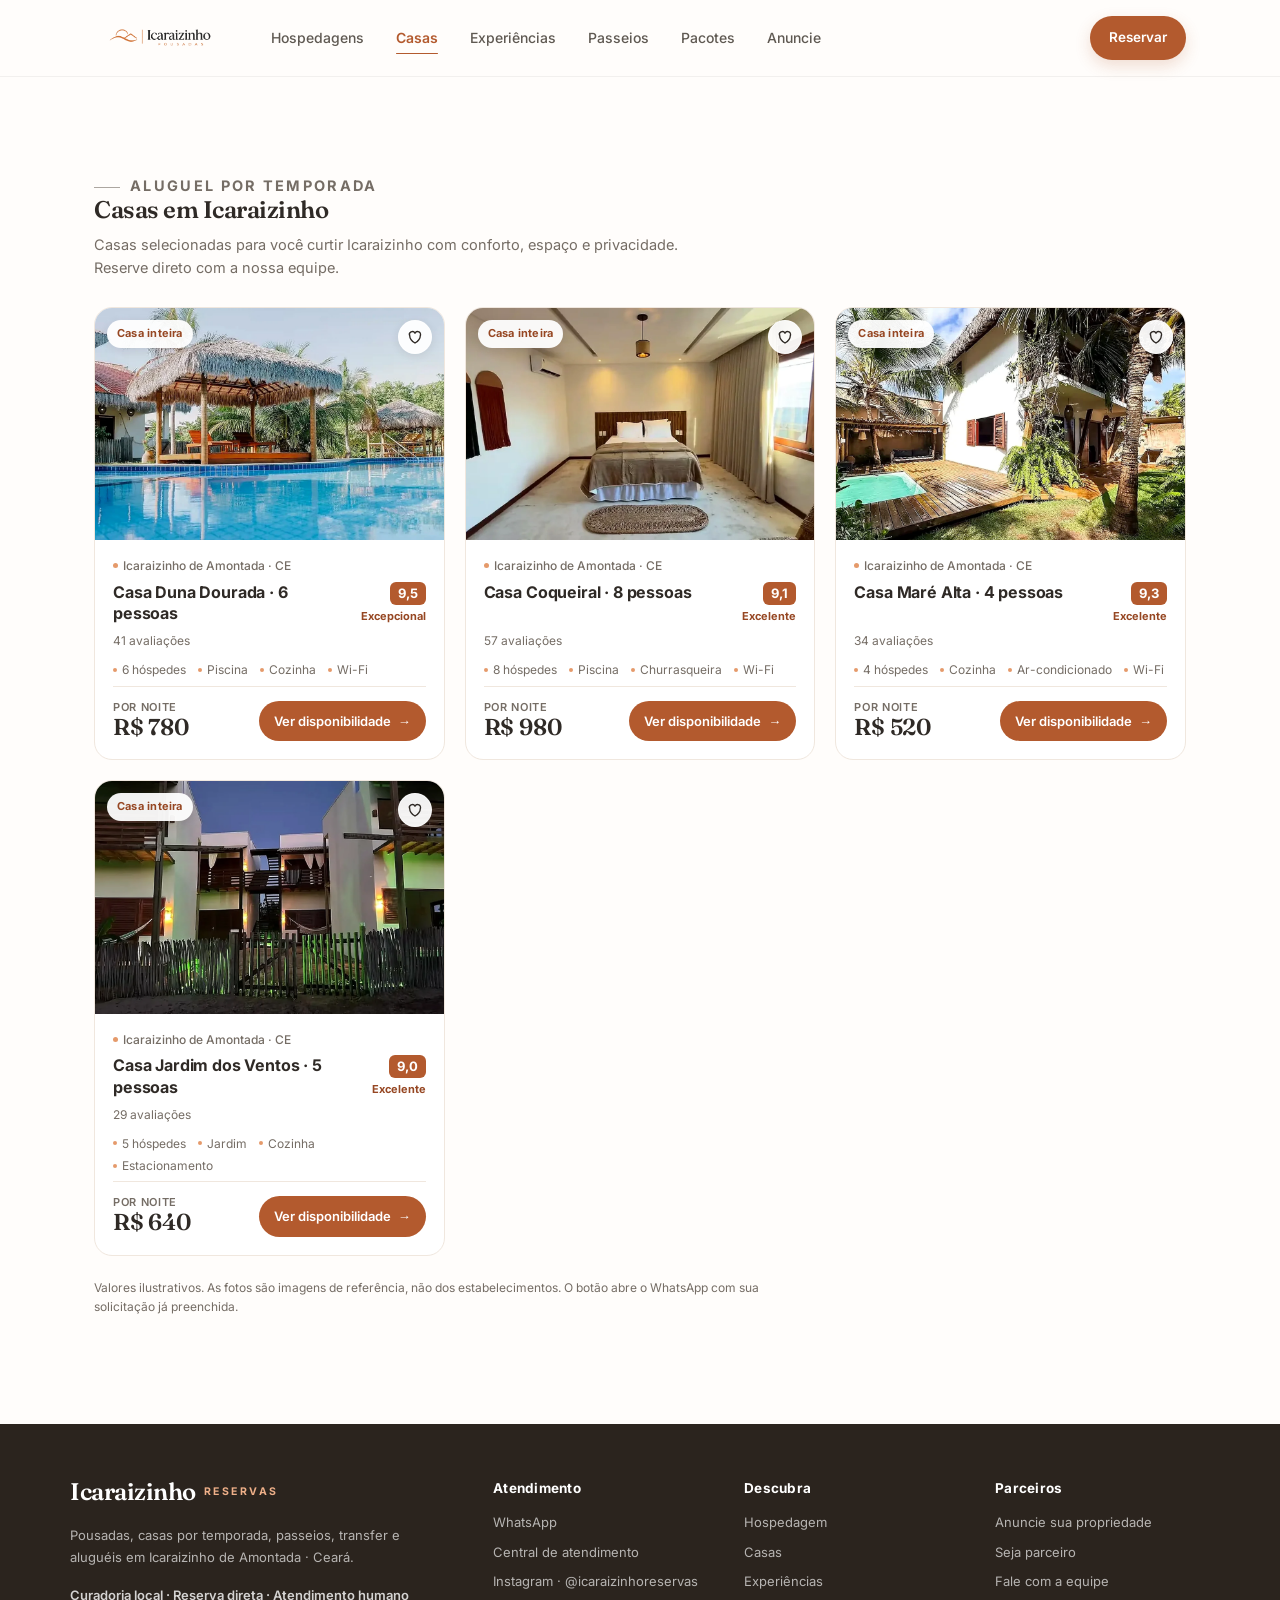
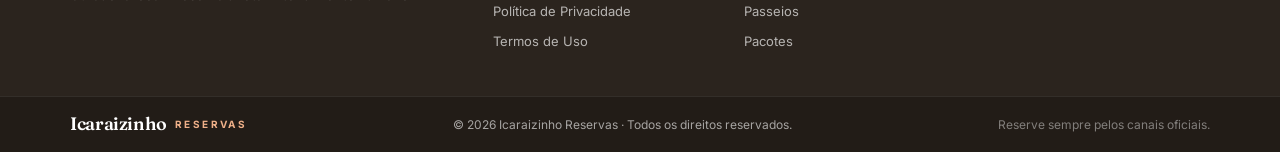
==== icaraizinho-reservas/casas.html @ 8aa9aef0 "feat: adiciona páginas e menu de Casas e Passeios" ====
<!DOCTYPE html>
<html lang="pt-BR">
<head>
  <meta charset="utf-8">
  <meta name="viewport" content="width=device-width, initial-scale=1, viewport-fit=cover">
  <meta name="description" content="Casas para aluguel por temporada em Icaraizinho de Amontada, Ceará. Encontre a casa ideal para sua viagem e reserve direto pelo WhatsApp.">
  <meta name="theme-color" content="#fffdfb">
  <title>Casas para temporada em Icaraizinho — Icaraizinho Reservas</title>
  <link rel="icon" type="image/png" href="favicon.png">
  <link rel="preload" as="font" type="font/woff2" crossorigin href="fonts/inter-latin.woff2">
  <link rel="preload" as="font" type="font/woff2" crossorigin href="fonts/fraunces-latin.woff2">

  <!-- TODO: substituir https://SEU-DOMINIO.vercel.app pelo domínio real de produção -->
  <link rel="canonical" href="https://SEU-DOMINIO.vercel.app/casas.html">
  <meta property="og:type" content="website">
  <meta property="og:title" content="Casas para temporada em Icaraizinho — Icaraizinho Reservas">
  <meta property="og:description" content="Casas para aluguel por temporada em Icaraizinho de Amontada, Ceará. Reserve direto, sem catálogo infinito.">
  <meta property="og:url" content="https://SEU-DOMINIO.vercel.app/casas.html">
  <meta property="og:image" content="https://SEU-DOMINIO.vercel.app/img/og-image.jpg">
  <meta property="og:locale" content="pt_BR">
  <meta property="og:site_name" content="Icaraizinho Reservas">
  <meta name="twitter:card" content="summary_large_image">
  <meta name="twitter:title" content="Casas para temporada em Icaraizinho — Icaraizinho Reservas">
  <meta name="twitter:description" content="Casas para aluguel por temporada em Icaraizinho de Amontada, Ceará. Reserve direto, sem catálogo infinito.">
  <meta name="twitter:image" content="https://SEU-DOMINIO.vercel.app/img/og-image.jpg">

  <link rel="stylesheet" href="css/style.css">
</head>
<body>

<a class="skip-link" href="#conteudo">Pular para o conteúdo</a>

<header class="site-header" id="site-header">
  <div class="wrap header-top">
    <a class="brand" href="index.html" aria-label="Icaraizinho Reservas — início">
      <img class="brand-logo" src="img/image-removebg-preview.png" alt="Icaraizinho Reservas" width="866" height="288">
    </a>

    <nav class="main-nav" id="main-nav" aria-label="Navegação principal">
      <a href="index.html#hospedagens">Hospedagens</a>
      <a href="casas.html" class="is-active">Casas</a>
      <a href="index.html#experiencias">Experiências</a>
      <a href="passeios.html">Passeios</a>
      <a href="index.html#pacotes">Pacotes</a>
      <a href="index.html#anuncie">Anuncie</a>
    </nav>

    <div class="header-top-actions">
      <a class="btn btn-light" href="index.html#reservar">Reservar</a>
      <button class="nav-toggle" id="nav-toggle" type="button" aria-label="Abrir menu" aria-expanded="false" aria-controls="main-nav">
        <span></span><span></span><span></span>
      </button>
    </div>
  </div>
</header>

<main id="conteudo">
  <section class="section">
    <div class="wrap">
      <div class="section-head">
        <div>
          <p class="eyebrow">Aluguel por temporada</p>
          <h1>Casas em Icaraizinho</h1>
          <p>Casas selecionadas para você curtir Icaraizinho com conforto, espaço e privacidade. Reserve direto com a nossa equipe.</p>
        </div>
      </div>
      <div class="cards" id="casas-grid"></div>
      <noscript><p class="note">Ative o JavaScript para ver as casas disponíveis.</p></noscript>
      <p class="note">Valores ilustrativos. As fotos são imagens de referência, não dos estabelecimentos. O botão abre o WhatsApp com sua solicitação já preenchida.</p>
    </div>
  </section>
</main>

<footer class="site-footer">
  <div class="wrap footer-inner">
    <div class="footer-brand">
      <a class="brand brand-light" href="index.html">
        <span class="brand-mark">Icaraizinho</span>
        <span class="brand-sub">Reservas</span>
      </a>
      <p>Pousadas, casas por temporada, passeios, transfer e aluguéis em Icaraizinho de Amontada · Ceará.</p>
      <p class="footer-trust">Curadoria local · Reserva direta · Atendimento humano</p>
    </div>
    <div class="footer-col">
      <h4>Atendimento</h4>
      <a href="#" id="footer-wa" target="_blank" rel="noopener">WhatsApp</a>
      <a href="index.html#faq">Central de atendimento</a>
      <a href="https://instagram.com/icaraizinhoreservas" target="_blank" rel="noopener">Instagram · @icaraizinhoreservas</a>
      <a href="privacidade.html">Política de Privacidade</a>
      <a href="termos.html">Termos de Uso</a>
    </div>
    <div class="footer-col">
      <h4>Descubra</h4>
      <a href="index.html#hospedagens">Hospedagem</a>
      <a href="casas.html">Casas</a>
      <a href="index.html#experiencias">Experiências</a>
      <a href="passeios.html">Passeios</a>
      <a href="index.html#pacotes">Pacotes</a>
    </div>
    <div class="footer-col">
      <h4>Parceiros</h4>
      <a href="index.html#anuncie">Anuncie sua propriedade</a>
      <a href="index.html#anuncie">Seja parceiro</a>
      <a href="index.html#faq">Fale com a equipe</a>
    </div>
  </div>
  <div class="footer-bottom">
    <div class="wrap footer-bottom-inner">
      <a class="brand brand-light" href="index.html">
        <span class="brand-mark">Icaraizinho</span>
        <span class="brand-sub">Reservas</span>
      </a>
      <p>© 2026 Icaraizinho Reservas · Todos os direitos reservados.</p>
      <p>Reserve sempre pelos canais oficiais.</p>
    </div>
  </div>
</footer>

<script src="js/main.js"></script>
</body>
</html>
---- icaraizinho-reservas/css/style.css ----
@font-face{
  font-family:"Fraunces";font-style:normal;font-weight:400 700;font-display:swap;
  src:url("../fonts/fraunces-latin.woff2") format("woff2");
  unicode-range:U+0000-00FF,U+0131,U+0152-0153,U+02BB-02BC,U+02C6,U+02DA,U+02DC,U+0304,U+0308,U+0329,U+2000-206F,U+20AC,U+2122,U+2191,U+2193,U+2212,U+2215,U+FEFF,U+FFFD;
}
@font-face{
  font-family:"Fraunces";font-style:normal;font-weight:400 700;font-display:swap;
  src:url("../fonts/fraunces-latin-ext.woff2") format("woff2");
  unicode-range:U+0100-02BA,U+02BD-02C5,U+02C7-02CC,U+02CE-02D7,U+02DD-02FF,U+0304,U+0308,U+0329,U+1D00-1DBF,U+1E00-1E9F,U+1EF2-1EFF,U+2020,U+20A0-20AB,U+20AD-20C4,U+2113,U+2C60-2C7F,U+A720-A7FF;
}
@font-face{
  font-family:"Inter";font-style:normal;font-weight:400 700;font-display:swap;
  src:url("../fonts/inter-latin.woff2") format("woff2");
  unicode-range:U+0000-00FF,U+0131,U+0152-0153,U+02BB-02BC,U+02C6,U+02DA,U+02DC,U+0304,U+0308,U+0329,U+2000-206F,U+20AC,U+2122,U+2191,U+2193,U+2212,U+2215,U+FEFF,U+FFFD;
}
@font-face{
  font-family:"Inter";font-style:normal;font-weight:400 700;font-display:swap;
  src:url("../fonts/inter-latin-ext.woff2") format("woff2");
  unicode-range:U+0100-02BA,U+02BD-02C5,U+02C7-02CC,U+02CE-02D7,U+02DD-02FF,U+0304,U+0308,U+0329,U+1D00-1DBF,U+1E00-1E9F,U+1EF2-1EFF,U+2020,U+20A0-20AB,U+20AD-20C4,U+2113,U+2C60-2C7F,U+A720-A7FF;
}

:root{
  --peach:#efb089;
  --peach-soft:#fdeee4;
  --peach-deep:#e59a6b;
  --cream:#fff8f3;
  --sand:#f7f1ea;
  --bg:#fffdfb;
  --brand:#2f2a26;
  --brand-2:#5f5952;
  --terracotta:#b35a2e;
  --terracotta-deep:#964723;
  --ocean:#2f6f6a;
  --ink:#3a3530;
  --muted:#756d65;
  --hairline:#f0e7de;
  --line:#e8e0d8;
  --white:#ffffff;
  --orange:#b35a2e;
  --orange-deep:#964723;
  --link:#b35a2e;
  --font-display:"Fraunces",Georgia,"Times New Roman",serif;
  --font-body:"Inter",-apple-system,BlinkMacSystemFont,"Segoe UI",Roboto,"Helvetica Neue",Arial,sans-serif;
  --radius:12px;
  --radius-lg:18px;
  --radius-xl:26px;
  --shadow:0 2px 10px rgba(47,42,38,.05);
  --shadow-hover:0 18px 40px rgba(47,42,38,.12);
  --maxw:1140px;
  --space-1:6px;
  --space-2:12px;
  --space-3:18px;
  --space-4:28px;
  --space-5:40px;
  color-scheme:light;
}

*,*::before,*::after{box-sizing:border-box}
html{scroll-behavior:smooth;scroll-padding-top:92px;-webkit-text-size-adjust:100%;text-size-adjust:100%}
body{
  margin:0;
  background:var(--bg);
  color:var(--ink);
  font-family:var(--font-body);
  font-size:16px;
  line-height:1.6;
  -webkit-font-smoothing:antialiased;
  text-rendering:optimizeLegibility;
}
h1,h2,h3{
  margin:0;line-height:1.1;color:var(--brand);
  font-family:var(--font-display);font-weight:600;letter-spacing:-.02em;
}
h4{margin:0;line-height:1.3;color:var(--brand);font-family:var(--font-body);font-weight:700;letter-spacing:-.01em}
p{margin:0}
a{color:inherit;text-decoration:none}
a,button,input,select,summary{touch-action:manipulation}
img{display:block;max-width:100%;height:auto}
.wrap{width:100%;max-width:var(--maxw);margin:0 auto;padding-left:max(24px,env(safe-area-inset-left));padding-right:max(24px,env(safe-area-inset-right))}
.wrap.narrow{max-width:820px}
.eyebrow{font-family:var(--font-body);font-size:12px;font-weight:700;letter-spacing:.16em;text-transform:uppercase;color:var(--terracotta)}
.eyebrow::before{content:"";display:inline-block;width:26px;height:1px;margin-right:10px;vertical-align:middle;background:currentColor;opacity:.6}

:where(a,button,input,select,summary):focus-visible{
  outline:2px solid var(--terracotta);outline-offset:3px;border-radius:6px;
}

.skip-link{
  position:absolute;left:12px;top:-64px;z-index:200;
  background:var(--brand);color:#fff;padding:10px 16px;border-radius:0 0 10px 10px;
  font-family:var(--font-body);font-weight:600;font-size:14px;transition:top .2s;
}
.skip-link:focus{top:0;outline:2px solid var(--peach);outline-offset:2px}

/* Buttons */
.btn{
  display:inline-flex;align-items:center;justify-content:center;gap:8px;
  border:1px solid transparent;border-radius:999px;cursor:pointer;
  font-family:var(--font-body);font-weight:600;font-size:14px;padding:12px 22px;
  transition:background .2s,color .2s,border-color .2s,box-shadow .2s,transform .2s;
  white-space:nowrap;
}
.btn-primary{background:var(--terracotta);color:#fff;box-shadow:0 6px 16px rgba(179,90,46,.22)}
.btn-primary:hover{background:var(--terracotta-deep);transform:translateY(-1px)}
.btn-accent{background:var(--peach);color:#3a2418;font-weight:700}
.btn-accent:hover{background:#f6c3a2;transform:translateY(-1px)}

/* Header */
.site-header{
  position:sticky;top:0;z-index:100;color:var(--ink);
  background:rgba(255,253,251,.92);
  -webkit-backdrop-filter:blur(16px) saturate(160%);
  backdrop-filter:blur(16px) saturate(160%);
  border-bottom:1px solid rgba(47,42,38,.06);
  transition:box-shadow .25s,background .25s;
}
.site-header.is-scrolled{box-shadow:0 10px 30px rgba(47,42,38,.08);background:rgba(255,253,251,.97)}
.header-top{display:flex;align-items:center;gap:32px;height:76px}
.brand{display:inline-flex;align-items:center;gap:8px;line-height:1}
.brand-logo{height:44px;width:auto}
.brand-mark{font-family:var(--font-display);font-size:24px;font-weight:600;letter-spacing:-.02em;color:var(--brand)}
.brand-sub{font-size:10.5px;font-weight:700;letter-spacing:.24em;text-transform:uppercase;color:var(--terracotta)}
.header-top-actions{display:flex;align-items:center;gap:8px;margin-left:auto}
.main-nav{display:flex;align-items:center;gap:6px}
.main-nav a{
  position:relative;padding:9px 13px;font-size:14px;font-weight:500;color:var(--brand-2);
  border-radius:999px;white-space:nowrap;transition:color .18s,background .18s;
}
.main-nav a::after{
  content:"";position:absolute;left:13px;right:13px;bottom:4px;height:1.5px;border-radius:2px;
  background:var(--terracotta);transform:scaleX(0);transform-origin:left;transition:transform .22s;
}
.main-nav a:hover{color:var(--terracotta)}
.main-nav a:hover::after,.main-nav a.is-active::after{transform:scaleX(1)}
.main-nav a.is-active{color:var(--terracotta);font-weight:600}

.btn-light{background:var(--terracotta);color:#fff;font-size:13.5px;padding:10px 18px;box-shadow:0 6px 16px rgba(179,90,46,.2)}
.btn-light:hover{background:var(--terracotta-deep)}
.nav-toggle{
  display:none;flex-direction:column;align-items:center;justify-content:center;gap:4px;
  width:44px;height:44px;padding:0;border:1px solid var(--line);border-radius:12px;
  background:rgba(255,255,255,.7);cursor:pointer;margin-left:4px;
}
.nav-toggle span{width:18px;height:2px;border-radius:2px;background:var(--ink);transition:transform .25s,opacity .25s}
.nav-toggle[aria-expanded="true"] span:nth-child(1){transform:translateY(6px) rotate(45deg)}
.nav-toggle[aria-expanded="true"] span:nth-child(2){opacity:0}
.nav-toggle[aria-expanded="true"] span:nth-child(3){transform:translateY(-6px) rotate(-45deg)}

/* Hero */
.hero{
  position:relative;overflow:hidden;isolation:isolate;
  display:flex;align-items:center;
  min-height:min(88vh,760px);
  background:var(--cream);
  border-bottom:1px solid var(--hairline);
  padding:clamp(88px,12vh,132px) 0 clamp(72px,9vh,96px);
}
.hero > .wrap{width:100%}
.hero__slides,.hero-slide,.hero__shade{position:absolute;inset:0}
.hero__slides{z-index:0}
.hero-slide{position:absolute;inset:0;overflow:hidden;opacity:0;will-change:opacity}
.hero-slide img{
  position:absolute;inset:0;width:100%;height:100%;
  object-fit:cover;object-position:center;pointer-events:none;
}
.hero-slide:nth-child(1) img{object-position:54% 48%}
.hero-slide:nth-child(2) img{object-position:54% 96%}
.hero-slide:nth-child(3) img{object-position:50% 4%}
.hero-slide:nth-child(4) img{object-position:45% 86%}
.hero-slide.is-active{opacity:1;z-index:1}
.hero-slide.is-entering{opacity:0;z-index:2;animation:hero-fade-in 1.2s ease forwards}
@keyframes hero-fade-in{from{opacity:0}to{opacity:1}}
.hero__shade{
  z-index:3;pointer-events:none;
  background:
    linear-gradient(95deg,
      rgba(255,253,251,.55) 0%,
      rgba(255,253,251,.35) 28%,
      rgba(255,253,251,.12) 45%,
      rgba(255,253,251,0) 58%),
    linear-gradient(180deg,rgba(47,42,38,.14) 0%,rgba(47,42,38,0) 26%,rgba(47,42,38,0) 74%,rgba(47,42,38,.12) 100%);
}
.hero .wrap{position:relative;z-index:4}
.hero-copy{
  width:fit-content;max-width:min(100%,740px);
  padding:clamp(20px,3vw,32px);
  border:1px solid rgba(255,255,255,.55);border-radius:24px;
  background:rgba(255,253,251,.75);
  box-shadow:0 18px 44px rgba(47,42,38,.12);
  -webkit-backdrop-filter:blur(8px) saturate(120%);backdrop-filter:blur(8px) saturate(120%);
}
.hero-copy .eyebrow{color:var(--brand)}
.hero-copy .eyebrow::before{background:var(--terracotta);opacity:1}
.hero h1{font-size:clamp(34px,5vw,58px);max-width:820px;font-weight:600;line-height:1.04;color:var(--brand)}
.hero-sub{max-width:590px;margin-top:16px;color:var(--brand);font-size:17px;line-height:1.6}
.hero__dots{
  position:absolute;left:50%;bottom:24px;transform:translateX(-50%);z-index:5;
  display:flex;align-items:center;gap:8px;
}
.hero-dot{
  width:9px;height:9px;padding:0;border:0;border-radius:999px;cursor:pointer;
  background:rgba(255,255,255,.75);
  box-shadow:0 0 0 1px rgba(47,42,38,.25),0 2px 6px rgba(47,42,38,.18);
  transition:width .25s,background .25s,transform .2s,box-shadow .25s;
}
.hero-dot:hover{background:#fff}
.hero-dot.is-active{width:26px;background:var(--terracotta);box-shadow:0 0 0 1px rgba(255,255,255,.75),0 2px 8px rgba(47,42,38,.3)}

/* Search */
.search{
  display:grid;grid-template-columns:1.25fr 1.7fr 1fr auto;gap:4px;
  background:rgba(255,255,255,.9);border:1px solid rgba(232,224,216,.9);border-radius:var(--radius-lg);
  padding:8px;margin:30px 0 0;max-width:1010px;
  box-shadow:0 18px 50px rgba(47,42,38,.1);
  -webkit-backdrop-filter:blur(8px);backdrop-filter:blur(8px);
}
.field{
  display:flex;flex-direction:column;justify-content:center;gap:5px;
  padding:9px 15px;min-width:0;
  border:1px solid transparent;border-radius:12px;background:transparent;
  transition:background .18s,border-color .18s;
}
.field:hover{background:var(--cream)}
.field:focus-within{background:#fff;border-color:var(--peach);box-shadow:0 0 0 3px rgba(239,176,137,.18)}
.field label,.field-label{
  display:flex;align-items:center;gap:7px;font-size:10.5px;font-weight:700;
  color:var(--muted);letter-spacing:.1em;text-transform:uppercase;
}
.field label svg,.field-label svg{
  width:14px;height:14px;fill:none;stroke:currentColor;stroke-width:1.7;
  stroke-linecap:round;stroke-linejoin:round;color:var(--terracotta);flex:0 0 auto;
}
.field input,.field select{
  border:0;background:transparent;font:inherit;font-family:var(--font-body);font-size:14.5px;font-weight:600;
  color:var(--ink);padding:1px 0;width:100%;cursor:pointer;min-width:0;text-overflow:ellipsis;
}
.field input:focus,.field select:focus{outline:none}
.field select option{color:var(--ink)}
.dates{display:grid;grid-template-columns:1fr auto 1fr;align-items:center;gap:6px}
.date-input{position:relative;display:flex;align-items:center;min-width:0}
.date-input input[type="date"]{
  position:relative;width:100%;min-width:0;min-height:22px;
  padding-right:18px;font-variant-numeric:tabular-nums;
}
.date-input input[type="date"]::-webkit-calendar-picker-indicator{
  position:absolute;inset:0;width:100%;height:100%;opacity:0;cursor:pointer;
}
.date-icon{
  position:absolute;right:0;width:15px;height:15px;pointer-events:none;
  fill:none;stroke:var(--terracotta);stroke-width:1.7;stroke-linecap:round;stroke-linejoin:round;
}
.date-sep{color:var(--muted);font-size:13px;flex:0 0 auto}
.btn-search{
  align-self:stretch;background:var(--terracotta);color:#fff;
  font-size:15px;font-weight:600;border-radius:14px;padding:0 26px;
  box-shadow:0 8px 20px rgba(179,90,46,.22);
}
.btn-search:hover{background:var(--terracotta-deep);transform:translateY(-1px)}
.btn-search svg{width:18px;height:18px;fill:none;stroke:currentColor;stroke-width:2;stroke-linecap:round}
.search-status{
  max-width:1010px;margin:12px 0 0;font-size:13.5px;font-weight:600;color:var(--terracotta-deep);
}
.search-status:empty{display:none}
.search-trust{
  display:inline-flex;flex-wrap:wrap;gap:10px 22px;margin-top:20px;max-width:100%;
  padding:10px 16px;border:1px solid rgba(255,255,255,.55);border-radius:16px;
  background:rgba(255,253,251,.85);color:var(--brand);font-size:13.5px;font-weight:500;
  box-shadow:0 8px 24px rgba(47,42,38,.1);
  -webkit-backdrop-filter:blur(6px);backdrop-filter:blur(6px);
}
.search-trust span{display:inline-flex;align-items:center;gap:8px}
.search-trust svg{width:15px;height:15px;fill:none;stroke:var(--terracotta);stroke-width:2.4;stroke-linecap:round;stroke-linejoin:round}

/* Benefits strip */
.benefits{background:var(--cream);border-bottom:1px solid var(--hairline);padding:26px 0}
.benefits-grid{display:grid;grid-template-columns:repeat(4,1fr);gap:22px}
.benefit{display:flex;align-items:flex-start;gap:12px}
.benefit-icon{
  flex:0 0 auto;width:42px;height:42px;border-radius:50%;
  display:inline-flex;align-items:center;justify-content:center;
  background:#fff;border:1px solid var(--hairline);color:var(--terracotta);
  box-shadow:0 4px 12px rgba(47,42,38,.05);
}
.benefit-icon svg{width:20px;height:20px;fill:none;stroke:currentColor;stroke-width:1.6;stroke-linecap:round;stroke-linejoin:round}
.benefit b{display:block;font-size:14px;font-weight:700;color:var(--brand);line-height:1.3}
.benefit span{display:block;font-size:13px;color:var(--muted);margin-top:2px;line-height:1.45}

/* Sections */
.section{padding:clamp(52px,7vw,88px) 0}
.section-soft{background:var(--cream);border-top:1px solid var(--hairline);border-bottom:1px solid var(--hairline)}
.section-head{display:flex;justify-content:space-between;align-items:flex-end;gap:20px;flex-wrap:wrap;margin-bottom:28px}
.section-head h2{font-size:clamp(26px,3.4vw,38px);color:var(--brand);line-height:1.08}
.section-head p{margin-top:9px;color:var(--muted);max-width:620px;font-size:14.5px}
.section-link{font-size:14px;font-weight:600;color:var(--link);transition:gap .2s}
.section-link:hover{text-decoration:underline}

/* Tabs */
.tabs{display:flex;gap:8px;overflow-x:auto;padding-bottom:18px;margin-bottom:24px;border-bottom:1px solid var(--line);scrollbar-width:thin}
.tab{
  flex:0 0 auto;background:#fff;border:1px solid var(--line);border-radius:999px;
  padding:9px 16px;font:inherit;font-family:var(--font-body);font-size:13.5px;font-weight:600;color:var(--brand-2);cursor:pointer;
  transition:background .18s,color .18s,border-color .18s,box-shadow .18s;
}
.tab:hover{border-color:var(--peach);color:var(--terracotta);background:var(--cream)}
.tab[aria-pressed="true"]{background:var(--brand);border-color:var(--brand);color:#fff;box-shadow:0 6px 16px rgba(47,42,38,.18)}
.grid-title{font-size:17px;font-weight:700;color:var(--brand);margin-bottom:18px;font-family:var(--font-body)}

/* Property cards */
.cards{display:grid;grid-template-columns:repeat(auto-fill,minmax(275px,1fr));gap:20px}
.card{
  background:#fff;border:1px solid var(--hairline);border-radius:var(--radius-lg);
  overflow:hidden;display:flex;flex-direction:column;
  transition:box-shadow .25s,border-color .25s,transform .25s;
}
.card:hover{box-shadow:var(--shadow-hover);border-color:var(--peach);transform:translateY(-3px)}
.card-media{position:relative;aspect-ratio:3/2;overflow:hidden;background:linear-gradient(135deg,var(--g1,#efb089),var(--g2,#b35a2e))}
.card-media img{width:100%;height:100%;object-fit:cover;transition:transform .5s}
.card:hover .card-media img{transform:scale(1.05)}
.card-badge{
  position:absolute;left:12px;top:12px;background:rgba(255,255,255,.94);color:var(--terracotta-deep);
  font-size:11px;font-weight:700;letter-spacing:.02em;padding:5px 10px;border-radius:999px;
  box-shadow:0 2px 8px rgba(47,42,38,.1);
}
.card-wish{
  position:absolute;right:12px;top:12px;width:34px;height:34px;padding:0;
  display:inline-flex;align-items:center;justify-content:center;
  background:rgba(255,255,255,.94);border:1px solid rgba(255,255,255,.6);border-radius:50%;
  color:var(--brand);cursor:pointer;transition:background .18s,color .18s,transform .18s;
  box-shadow:0 2px 8px rgba(47,42,38,.1);
}
.card-wish:hover{background:#fff;color:var(--terracotta);transform:scale(1.06)}
.card-wish svg{width:18px;height:18px;fill:none;stroke:currentColor;stroke-width:1.8;stroke-linecap:round;stroke-linejoin:round}
.card-wish.is-saved{color:var(--terracotta)}
.card-wish.is-saved svg{fill:currentColor}
.card-body{padding:16px 18px 18px;display:flex;flex-direction:column;gap:6px;flex:1}
.card-loc{font-size:12px;color:var(--muted);font-weight:500;display:flex;align-items:center;gap:5px}
.card-loc::before{content:"";width:5px;height:5px;border-radius:50%;background:var(--peach-deep)}
.card-head{display:flex;align-items:flex-start;justify-content:space-between;gap:10px}
.card-head h3{font-family:var(--font-body);font-size:16px;font-weight:700;line-height:1.35;color:var(--brand);letter-spacing:-.01em}
.card-head h3 a:hover{text-decoration:underline}
.card-rating{display:flex;flex-direction:column;align-items:flex-end;gap:3px;flex:0 0 auto}
.rating-score{
  background:var(--terracotta);color:#fff;font-size:13px;font-weight:700;
  padding:5px 8px;border-radius:6px;line-height:1;
}
.rating-text{font-size:11px;font-weight:700;color:var(--terracotta-deep);white-space:nowrap}
.card-reviews{font-size:12px;color:var(--muted)}
.amenities{display:flex;flex-wrap:wrap;gap:3px 12px;font-size:12px;color:var(--muted);margin-top:4px}
.amenities span{display:inline-flex;align-items:center;gap:5px}
.amenities span::before{content:"";width:4px;height:4px;border-radius:50%;background:var(--peach-deep)}
.card-foot{display:flex;align-items:flex-end;justify-content:space-between;gap:10px;padding-top:14px;border-top:1px solid var(--hairline);margin-top:auto}
.price{display:flex;flex-direction:column;line-height:1.2}
.price small{color:var(--muted);font-size:11px;text-transform:uppercase;letter-spacing:.06em;font-weight:600}
.price strong{font-family:var(--font-display);font-size:23px;color:var(--brand);font-weight:600;letter-spacing:-.01em}
.price-total{color:var(--muted);font-size:11px}
.card-link{
  font-size:13px;font-weight:600;color:#fff;display:inline-flex;gap:7px;align-items:center;
  background:var(--terracotta);padding:10px 15px;border-radius:999px;white-space:nowrap;
  transition:background .18s,transform .18s;
}
.card-link::after{content:"→";font-weight:700;transition:transform .2s}
.card-link:hover{background:var(--terracotta-deep)}
.card-link:hover::after{transform:translateX(3px)}
.note{font-size:12px;color:var(--muted);margin-top:22px;max-width:720px}

/* Styles / categories */
.styles-grid{display:grid;grid-template-columns:repeat(3,1fr);gap:18px}
.style-card{
  position:relative;border-radius:var(--radius-lg);overflow:hidden;cursor:pointer;
  border:1px solid var(--hairline);padding:0;background:#fff;text-align:left;
  display:flex;flex-direction:column;transition:box-shadow .25s,border-color .25s,transform .25s;
}
.style-card:hover{box-shadow:var(--shadow-hover);border-color:var(--peach);transform:translateY(-3px)}
.style-media{position:relative;display:block;aspect-ratio:16/10;overflow:hidden;background:linear-gradient(135deg,var(--g1,#efb089),var(--g2,#b35a2e))}
.style-media img{width:100%;height:100%;object-fit:cover;transition:transform .5s}
.style-card:hover .style-media img{transform:scale(1.06)}
.style-copy{display:grid;grid-template-columns:1fr auto;align-items:center;gap:3px 12px;padding:15px 17px 17px}
.style-copy b{grid-column:1;display:block;font-family:var(--font-display);font-size:17px;font-weight:600;color:var(--brand);letter-spacing:-.01em}
.style-desc{grid-column:1;display:block;font-size:12.5px;color:var(--muted);margin-top:0}
.style-copy::after{
  content:"→";grid-column:2;grid-row:1 / 3;display:inline-flex;align-items:center;justify-content:center;
  width:34px;height:34px;border-radius:50%;background:var(--cream);color:var(--terracotta);
  font-weight:700;transition:background .2s,color .2s,transform .2s;
}
.style-card:hover .style-copy::after{background:var(--terracotta);color:#fff;transform:translateX(2px)}

/* Gallery */
.gallery-grid{display:grid;grid-template-columns:2fr 1fr 1fr;grid-template-rows:repeat(2,240px);gap:14px}
.gallery-item{position:relative;margin:0;overflow:hidden;border-radius:var(--radius-lg);background:var(--sand)}
.gallery-item img{width:100%;height:100%;object-fit:cover;transition:transform .6s}
.gallery-item:hover img{transform:scale(1.05)}
.gallery-item:nth-child(1){grid-column:1;grid-row:1 / 3}
.gallery-item:nth-child(2){grid-column:2;grid-row:1}
.gallery-item:nth-child(3){grid-column:3;grid-row:1}
.gallery-item:nth-child(4){grid-column:2 / 4;grid-row:2}
.gallery-item figcaption{
  position:absolute;left:0;right:0;bottom:0;padding:26px 18px 14px;
  color:#fff;font-size:14px;font-weight:600;letter-spacing:.01em;
  background:linear-gradient(180deg,rgba(47,42,38,0),rgba(47,42,38,.62));
}

/* Testimonials */
.testimonials-grid{display:grid;grid-template-columns:repeat(3,1fr);gap:18px}
.testimonial{
  background:#fff;border:1px solid var(--hairline);border-radius:var(--radius-lg);
  padding:26px 24px;display:flex;flex-direction:column;gap:14px;box-shadow:var(--shadow);
}
.stars{color:var(--terracotta);letter-spacing:3px;font-size:14px;line-height:1}
.testimonial blockquote{margin:0;font-size:14.5px;color:var(--ink);line-height:1.65}
.testimonial-author{display:flex;align-items:center;gap:11px;margin-top:auto;padding-top:6px}
.avatar{
  width:40px;height:40px;flex:0 0 auto;border-radius:50%;
  display:inline-flex;align-items:center;justify-content:center;
  background:linear-gradient(135deg,var(--peach),var(--terracotta));
  color:#fff;font-family:var(--font-display);font-weight:600;font-size:18px;
}
.testimonial-author b{display:block;font-size:13.5px;color:var(--brand);font-weight:700}
.testimonial-author span{display:block;font-size:12px;color:var(--muted)}

/* CTA band */
.cta-band{
  position:relative;overflow:hidden;
  background:
    linear-gradient(100deg,rgba(43,33,26,.92) 0%,rgba(43,33,26,.72) 46%,rgba(43,33,26,.44) 100%),
    url("../img/pousadas_melhoradas_fotos_e_ia/pousada-3-1280.webp") center/cover no-repeat;
  border:1px solid rgba(255,255,255,.08);
  color:#fff;border-radius:var(--radius-xl);padding:clamp(32px,5vw,58px);
  display:flex;align-items:center;justify-content:space-between;gap:32px;flex-wrap:wrap;
  box-shadow:0 24px 60px rgba(47,42,38,.24);
}
.cta-band h2{color:#fff;font-size:clamp(26px,3.4vw,38px);margin-top:12px;line-height:1.08}
.cta-band p{color:rgba(255,255,255,.82);max-width:520px;margin-top:12px}
.cta-band .eyebrow{color:var(--peach)}
.cta-copy{max-width:640px}

/* Advertise */
.advertise{
  background:linear-gradient(120deg,#fffaf6,#fdeee4);
  border:1px solid var(--hairline);border-radius:var(--radius-xl);
  padding:clamp(30px,5vw,52px);display:flex;align-items:center;justify-content:space-between;gap:32px;flex-wrap:wrap;
}
.advertise h2{font-size:clamp(26px,3.2vw,36px);margin-top:10px;line-height:1.08}
.advertise p{color:var(--muted);max-width:560px;margin-top:10px}

/* FAQ */
.faq details{background:#fff;border:1px solid var(--hairline);border-radius:var(--radius);padding:0 20px;margin-bottom:12px;transition:border-color .2s,box-shadow .2s}
.faq details[open]{border-color:var(--peach);box-shadow:var(--shadow)}
.faq summary{
  list-style:none;cursor:pointer;padding:18px 0;font-weight:600;font-size:15.5px;color:var(--brand);
  display:flex;align-items:center;justify-content:space-between;gap:16px;
}
.faq summary::-webkit-details-marker{display:none}
.faq summary::after{
  content:"+";flex:0 0 auto;display:inline-flex;align-items:center;justify-content:center;
  width:28px;height:28px;border-radius:50%;background:var(--cream);color:var(--terracotta);
  font-size:20px;font-weight:400;line-height:1;transition:transform .2s,background .2s,color .2s;
}
.faq details[open] summary::after{transform:rotate(45deg);background:var(--terracotta);color:#fff}
.faq details p{color:var(--muted);padding:0 0 18px;max-width:680px;font-size:14px}

/* Legal pages */
.legal{padding-top:clamp(40px,6vw,72px);padding-bottom:clamp(48px,7vw,88px)}
.legal h1{font-size:clamp(30px,4vw,44px);line-height:1.08;margin-bottom:10px}
.legal .legal-updated{color:var(--muted);font-size:13px;margin-bottom:28px}
.legal h2{font-family:var(--font-body);font-size:18px;font-weight:700;color:var(--brand);margin:32px 0 8px}
.legal p,.legal li{color:var(--brand-2);font-size:15px;line-height:1.7}
.legal p+p{margin-top:10px}
.legal ul{margin:8px 0 0;padding-left:22px}
.legal li+li{margin-top:6px}
.legal .todo{
  margin-top:28px;padding:14px 16px;border-radius:var(--radius);
  background:var(--cream);border:1px solid var(--hairline);color:var(--muted);font-size:13px;
}

/* Footer */
.site-footer{background:#2b241e;color:rgba(255,255,255,.72);margin-top:20px}
.footer-inner{display:grid;grid-template-columns:1.8fr 1fr 1fr 1fr;gap:36px;padding:56px 0 44px}
.footer-brand p{margin-top:16px;max-width:340px;font-size:13px;color:rgba(255,255,255,.66);line-height:1.7}
.footer-brand .brand-mark{color:#fff}
.footer-brand .brand-sub{color:var(--peach)}
.footer-trust{font-weight:600;color:rgba(255,255,255,.8)!important}
.footer-col{display:flex;flex-direction:column;gap:9px}
.footer-col h4{color:#fff;font-size:13.5px;margin-bottom:5px;letter-spacing:.02em}
.footer-col a,.footer-text{font-size:13px;color:rgba(255,255,255,.66)}
.footer-col a{transition:color .18s}
.footer-col a:hover{color:var(--peach);text-decoration:underline}
.footer-bottom{background:rgba(0,0,0,.22);border-top:1px solid rgba(255,255,255,.08);color:rgba(255,255,255,.6)}
.footer-bottom-inner{display:flex;align-items:center;justify-content:space-between;gap:16px;padding:18px 0;flex-wrap:wrap}
.footer-bottom .brand-mark{font-size:18px;color:#fff}
.footer-bottom .brand-sub{font-size:10px;color:var(--peach)}
.footer-bottom p{font-size:12px}
.footer-bottom p:last-child{opacity:.72}

/* Responsive */
@media (max-width:1024px){
  .benefits-grid{grid-template-columns:repeat(2,1fr);gap:18px}
  .gallery-grid{grid-template-rows:repeat(2,210px)}
}

@media (max-width:900px){
  html{scroll-padding-top:80px}
  .site-header{padding-top:env(safe-area-inset-top)}
  .header-top{gap:16px;height:68px}
  .main-nav{
    display:none;position:absolute;top:100%;left:0;right:0;
    flex-direction:column;align-items:stretch;gap:2px;
    padding:10px max(16px,env(safe-area-inset-right)) 16px max(16px,env(safe-area-inset-left));
    background:rgba(255,253,251,.98);border-top:1px solid var(--line);
    box-shadow:0 16px 28px rgba(47,42,38,.1);-webkit-backdrop-filter:blur(12px);backdrop-filter:blur(12px);
    max-height:calc(100dvh - 68px);overflow-y:auto;
  }
  .main-nav.is-open{display:flex}
  .main-nav a{border-radius:10px;padding:13px 15px;min-height:48px;display:flex;align-items:center}
  .main-nav a::after{display:none}
  .nav-toggle{display:inline-flex;width:44px;height:44px}
  .hero{min-height:auto;padding:56px 0 72px}
  .hero__shade{
    background:linear-gradient(180deg,
      rgba(255,253,251,.75) 0%,
      rgba(255,253,251,.45) 30%,
      rgba(255,253,251,.25) 60%,
      rgba(255,253,251,.45) 100%);
  }
  .hero-copy{width:100%;max-width:none;padding:clamp(18px,4vw,24px);border-radius:20px}
  .hero__dots{bottom:16px}
  .search{grid-template-columns:1fr 1fr;border-radius:16px}
  .field-dates{grid-column:1 / -1}
  .btn-search{grid-column:1 / -1;min-height:52px}
  .styles-grid{grid-template-columns:repeat(2,1fr)}
  .testimonials-grid{grid-template-columns:1fr}
  .gallery-grid{grid-template-columns:1fr 1fr;grid-template-rows:repeat(2,220px)}
  .gallery-item:nth-child(1){grid-column:1;grid-row:1}
  .gallery-item:nth-child(2){grid-column:2;grid-row:1}
  .gallery-item:nth-child(3){grid-column:1;grid-row:2}
  .gallery-item:nth-child(4){grid-column:2;grid-row:2}
  .footer-inner{grid-template-columns:1fr 1fr;gap:32px}
}

@media (max-width:680px){
  html{scroll-padding-top:74px}
  .site-header{padding-top:env(safe-area-inset-top)}
  .header-top{height:64px;gap:10px}
  .brand-logo{height:38px}
  .btn-light{min-height:42px;padding:9px 16px}
  .hero{padding:44px 0 64px}
  .hero h1{font-size:clamp(30px,9vw,40px)}
  .hero-sub{font-size:15.5px;margin-top:12px}
  .search{grid-template-columns:1fr;gap:6px;padding:8px;border-radius:16px;margin-top:22px}
  .field-dates{grid-column:auto}
  .field{background:var(--cream);border-color:var(--hairline);padding:11px 13px;min-height:58px}
  .field input,.field select{font-size:16px}
  .date-input input[type="date"]{min-height:28px}
  .btn-search{grid-column:1 / -1;min-height:54px;font-size:16px;border-radius:12px}
  .search-trust{gap:8px 16px;margin-top:16px;font-size:12.5px}
  .benefits{padding:22px 0}
  .benefits-grid{grid-template-columns:1fr;gap:16px}
  .section{padding:44px 0}
  .section-head{margin-bottom:22px;gap:12px}
  .tabs{gap:6px;padding-bottom:14px;margin-bottom:20px;-webkit-overflow-scrolling:touch;scroll-snap-type:x proximity;scrollbar-width:none}
  .tabs::-webkit-scrollbar{display:none}
  .tab{min-height:44px;padding:10px 16px;scroll-snap-align:start}
  .cards{grid-template-columns:1fr;gap:18px}
  .card-media{aspect-ratio:16/10}
  .card-wish{width:42px;height:42px}
  .card-link{min-height:46px;padding:12px 16px}
  .styles-grid{grid-template-columns:1fr;gap:14px}
  .style-card{display:grid;grid-template-columns:120px 1fr;align-items:center}
  .style-media{aspect-ratio:1/1;height:100%}
  .style-copy{padding:14px 16px}
  .style-copy::after{display:none}
  .gallery-grid{grid-template-columns:1fr;grid-template-rows:none;gap:12px}
  .gallery-item:nth-child(1),.gallery-item:nth-child(2),.gallery-item:nth-child(3),.gallery-item:nth-child(4){grid-column:1;grid-row:auto}
  .gallery-item{aspect-ratio:4/3}
  .cta-band,.advertise{gap:22px;border-radius:var(--radius-lg)}
  .cta-band .btn,.advertise .btn{width:100%}
  .faq summary{padding:16px 0;font-size:15px}
  .footer-inner{grid-template-columns:1fr;gap:30px;padding:44px 0 34px}
  .footer-bottom-inner{flex-direction:column;align-items:flex-start;gap:8px;padding-bottom:max(18px,env(safe-area-inset-bottom))}
}

@media (max-width:420px){
  .brand-logo{height:34px}
  .brand-mark{font-size:20px}
  .wrap{padding-left:max(18px,env(safe-area-inset-left));padding-right:max(18px,env(safe-area-inset-right))}
  .btn-light{padding:8px 13px;font-size:12.5px}
  .hero h1{font-size:clamp(27px,9.2vw,34px)}
  .hero .eyebrow{font-size:11px;letter-spacing:.1em}
  .hero .eyebrow::before{display:none}
  .card-foot{flex-direction:column;align-items:stretch;gap:12px}
  .card-link{justify-content:center}
  .style-card{grid-template-columns:104px 1fr}
  .cta-band,.advertise{padding:26px 20px}
}

@media (prefers-reduced-motion:reduce){
  *{animation:none!important;transition:none!important;scroll-behavior:auto!important}
  .hero-slide.is-entering{opacity:1;animation:none}
}
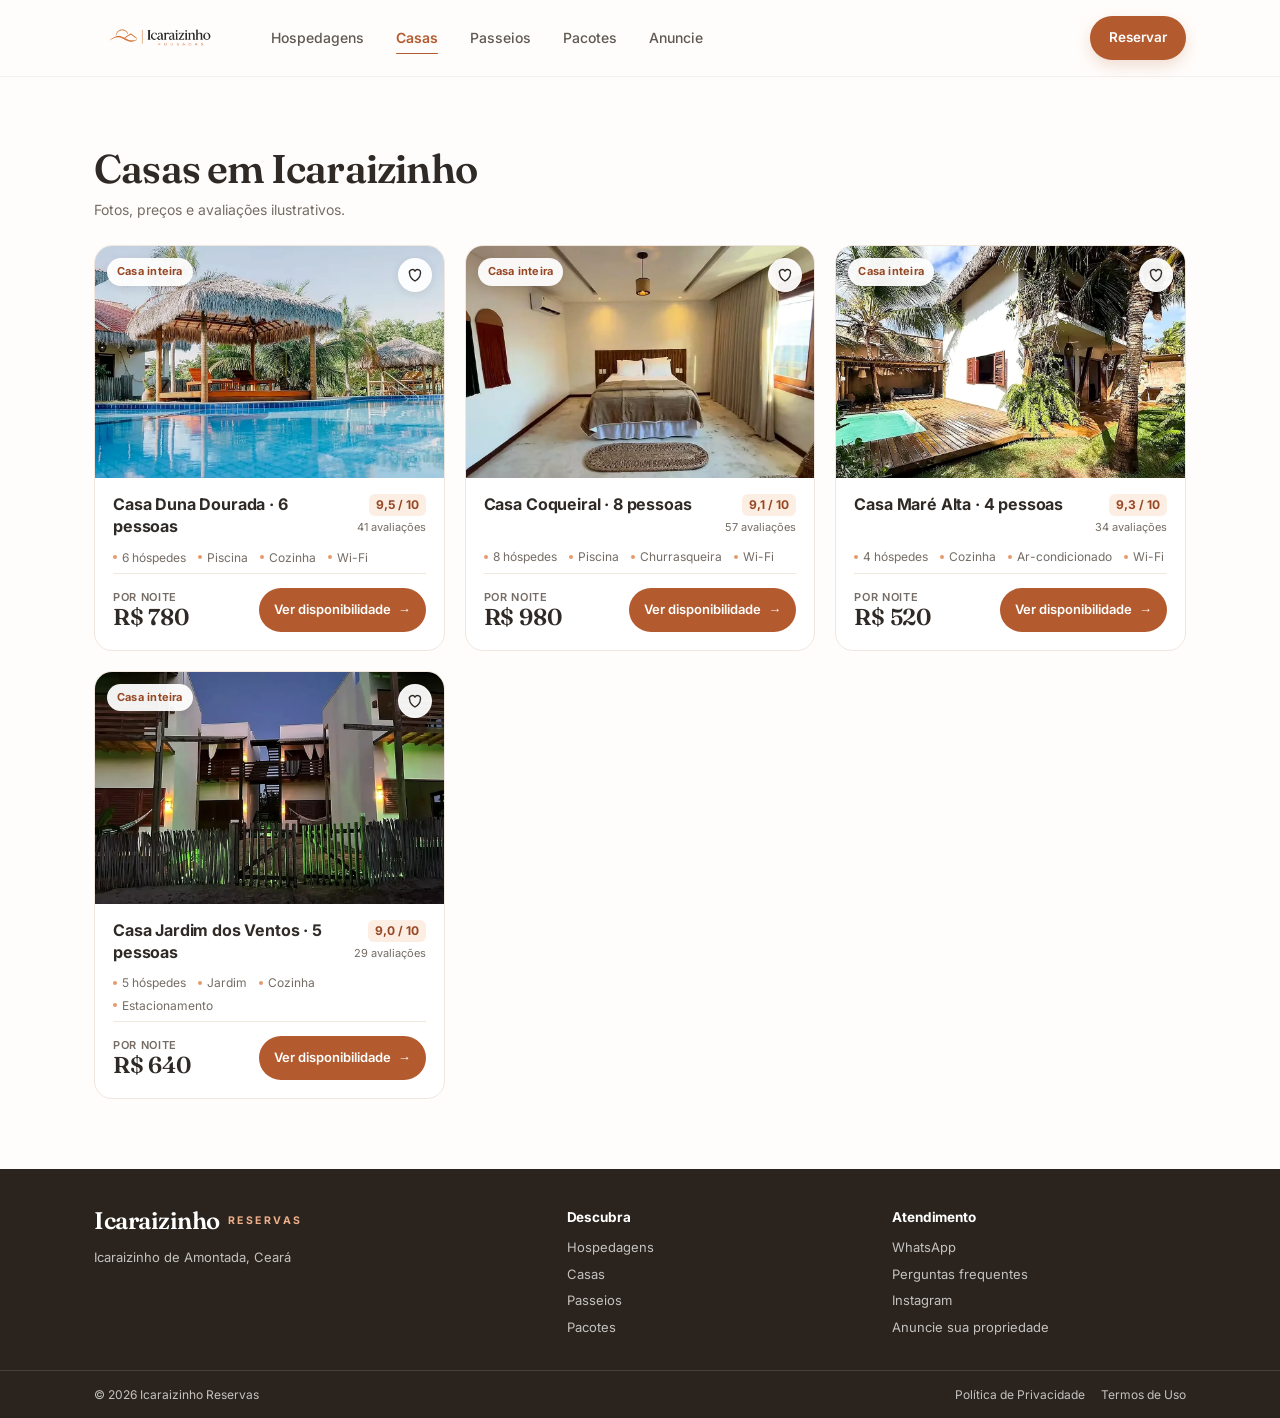
==== commit e4767bba: "Melhora a busca e simplifica a navegação do site" ====
--- a/icaraizinho-reservas/casas.html
+++ b/icaraizinho-reservas/casas.html
@@ -39,7 +39,6 @@
     <nav class="main-nav" id="main-nav" aria-label="Navegação principal">
       <a href="index.html#hospedagens">Hospedagens</a>
       <a href="casas.html" class="is-active">Casas</a>
-      <a href="index.html#experiencias">Experiências</a>
       <a href="passeios.html">Passeios</a>
       <a href="index.html#pacotes">Pacotes</a>
       <a href="index.html#anuncie">Anuncie</a>
@@ -59,14 +58,12 @@
     <div class="wrap">
       <div class="section-head">
         <div>
-          <p class="eyebrow">Aluguel por temporada</p>
           <h1>Casas em Icaraizinho</h1>
-          <p>Casas selecionadas para você curtir Icaraizinho com conforto, espaço e privacidade. Reserve direto com a nossa equipe.</p>
+          <p>Fotos, preços e avaliações ilustrativos.</p>
         </div>
       </div>
       <div class="cards" id="casas-grid"></div>
       <noscript><p class="note">Ative o JavaScript para ver as casas disponíveis.</p></noscript>
-      <p class="note">Valores ilustrativos. As fotos são imagens de referência, não dos estabelecimentos. O botão abre o WhatsApp com sua solicitação já preenchida.</p>
     </div>
   </section>
 </main>
@@ -78,40 +75,30 @@
         <span class="brand-mark">Icaraizinho</span>
         <span class="brand-sub">Reservas</span>
       </a>
-      <p>Pousadas, casas por temporada, passeios, transfer e aluguéis em Icaraizinho de Amontada · Ceará.</p>
-      <p class="footer-trust">Curadoria local · Reserva direta · Atendimento humano</p>
+      <p>Icaraizinho de Amontada, Ceará</p>
+    </div>
+    <div class="footer-col">
+      <h4>Descubra</h4>
+      <a href="index.html#hospedagens">Hospedagens</a>
+      <a href="casas.html">Casas</a>
+      <a href="passeios.html">Passeios</a>
+      <a href="index.html#pacotes">Pacotes</a>
     </div>
     <div class="footer-col">
       <h4>Atendimento</h4>
       <a href="#" id="footer-wa" target="_blank" rel="noopener">WhatsApp</a>
-      <a href="index.html#faq">Central de atendimento</a>
-      <a href="https://instagram.com/icaraizinhoreservas" target="_blank" rel="noopener">Instagram · @icaraizinhoreservas</a>
-      <a href="privacidade.html">Política de Privacidade</a>
-      <a href="termos.html">Termos de Uso</a>
-    </div>
-    <div class="footer-col">
-      <h4>Descubra</h4>
-      <a href="index.html#hospedagens">Hospedagem</a>
-      <a href="casas.html">Casas</a>
-      <a href="index.html#experiencias">Experiências</a>
-      <a href="passeios.html">Passeios</a>
-      <a href="index.html#pacotes">Pacotes</a>
-    </div>
-    <div class="footer-col">
-      <h4>Parceiros</h4>
+      <a href="index.html#faq">Perguntas frequentes</a>
+      <a href="https://instagram.com/icaraizinhoreservas" target="_blank" rel="noopener">Instagram</a>
       <a href="index.html#anuncie">Anuncie sua propriedade</a>
-      <a href="index.html#anuncie">Seja parceiro</a>
-      <a href="index.html#faq">Fale com a equipe</a>
     </div>
   </div>
   <div class="footer-bottom">
     <div class="wrap footer-bottom-inner">
-      <a class="brand brand-light" href="index.html">
-        <span class="brand-mark">Icaraizinho</span>
-        <span class="brand-sub">Reservas</span>
-      </a>
-      <p>© 2026 Icaraizinho Reservas · Todos os direitos reservados.</p>
-      <p>Reserve sempre pelos canais oficiais.</p>
+      <p>© 2026 Icaraizinho Reservas</p>
+      <nav class="footer-legal" aria-label="Informações legais">
+        <a href="privacidade.html">Política de Privacidade</a>
+        <a href="termos.html">Termos de Uso</a>
+      </nav>
     </div>
   </div>
 </footer>
--- a/icaraizinho-reservas/css/style.css
+++ b/icaraizinho-reservas/css/style.css
@@ -148,171 +148,120 @@
 
 /* Hero */
 .hero{
-  position:relative;overflow:hidden;isolation:isolate;
-  display:flex;align-items:center;
-  min-height:min(88vh,760px);
+  position:relative;
+  isolation:isolate;
+  display:grid;
+  align-items:center;
+  min-height:clamp(480px,68vh,620px);
+  padding:64px 0;
   background:var(--cream);
   border-bottom:1px solid var(--hairline);
-  padding:clamp(88px,12vh,132px) 0 clamp(72px,9vh,96px);
-}
-.hero > .wrap{width:100%}
-.hero__slides,.hero-slide,.hero__shade{position:absolute;inset:0}
-.hero__slides{z-index:0}
-.hero-slide{position:absolute;inset:0;overflow:hidden;opacity:0;will-change:opacity}
-.hero-slide img{
-  position:absolute;inset:0;width:100%;height:100%;
-  object-fit:cover;object-position:center;pointer-events:none;
-}
-.hero-slide:nth-child(1) img{object-position:54% 48%}
-.hero-slide:nth-child(2) img{object-position:54% 96%}
-.hero-slide:nth-child(3) img{object-position:50% 4%}
-.hero-slide:nth-child(4) img{object-position:45% 86%}
-.hero-slide.is-active{opacity:1;z-index:1}
-.hero-slide.is-entering{opacity:0;z-index:2;animation:hero-fade-in 1.2s ease forwards}
-@keyframes hero-fade-in{from{opacity:0}to{opacity:1}}
-.hero__shade{
-  z-index:3;pointer-events:none;
-  background:
-    linear-gradient(95deg,
-      rgba(255,253,251,.55) 0%,
-      rgba(255,253,251,.35) 28%,
-      rgba(255,253,251,.12) 45%,
-      rgba(255,253,251,0) 58%),
-    linear-gradient(180deg,rgba(47,42,38,.14) 0%,rgba(47,42,38,0) 26%,rgba(47,42,38,0) 74%,rgba(47,42,38,.12) 100%);
-}
-.hero .wrap{position:relative;z-index:4}
-.hero-copy{
-  width:fit-content;max-width:min(100%,740px);
-  padding:clamp(20px,3vw,32px);
-  border:1px solid rgba(255,255,255,.55);border-radius:24px;
-  background:rgba(255,253,251,.75);
-  box-shadow:0 18px 44px rgba(47,42,38,.12);
-  -webkit-backdrop-filter:blur(8px) saturate(120%);backdrop-filter:blur(8px) saturate(120%);
-}
-.hero-copy .eyebrow{color:var(--brand)}
-.hero-copy .eyebrow::before{background:var(--terracotta);opacity:1}
-.hero h1{font-size:clamp(34px,5vw,58px);max-width:820px;font-weight:600;line-height:1.04;color:var(--brand)}
-.hero-sub{max-width:590px;margin-top:16px;color:var(--brand);font-size:17px;line-height:1.6}
-.hero__dots{
-  position:absolute;left:50%;bottom:24px;transform:translateX(-50%);z-index:5;
-  display:flex;align-items:center;gap:8px;
-}
-.hero-dot{
-  width:9px;height:9px;padding:0;border:0;border-radius:999px;cursor:pointer;
-  background:rgba(255,255,255,.75);
-  box-shadow:0 0 0 1px rgba(47,42,38,.25),0 2px 6px rgba(47,42,38,.18);
-  transition:width .25s,background .25s,transform .2s,box-shadow .25s;
-}
-.hero-dot:hover{background:#fff}
-.hero-dot.is-active{width:26px;background:var(--terracotta);box-shadow:0 0 0 1px rgba(255,255,255,.75),0 2px 8px rgba(47,42,38,.3)}
+}
+.hero-image,.hero::before{
+  position:absolute;
+  inset:0;
+  width:100%;
+  height:100%;
+  pointer-events:none;
+}
+.hero-image{
+  z-index:-2;
+  object-fit:cover;
+  object-position:center 55%;
+}
+.hero::before{
+  content:"";
+  z-index:-1;
+  background:linear-gradient(90deg,
+    var(--cream) 0%,
+    rgba(255,248,243,.9) 25%,
+    rgba(255,248,243,.58) 46%,
+    rgba(255,248,243,0) 72%);
+}
+.hero-copy{max-width:620px}
+.hero h1{
+  margin-top:8px;
+  font-size:clamp(42px,5vw,66px);
+  line-height:1.02;
+  text-wrap:balance;
+}
+.hero-sub{margin-top:14px;color:var(--brand-2);font-size:17px}
 
 /* Search */
 .search{
-  display:grid;grid-template-columns:1.25fr 1.7fr 1fr auto;gap:4px;
-  background:rgba(255,255,255,.9);border:1px solid rgba(232,224,216,.9);border-radius:var(--radius-lg);
-  padding:8px;margin:30px 0 0;max-width:1010px;
-  box-shadow:0 18px 50px rgba(47,42,38,.1);
-  -webkit-backdrop-filter:blur(8px);backdrop-filter:blur(8px);
-}
-.field{
-  display:flex;flex-direction:column;justify-content:center;gap:5px;
-  padding:9px 15px;min-width:0;
-  border:1px solid transparent;border-radius:12px;background:transparent;
-  transition:background .18s,border-color .18s;
-}
-.field:hover{background:var(--cream)}
-.field:focus-within{background:#fff;border-color:var(--peach);box-shadow:0 0 0 3px rgba(239,176,137,.18)}
-.field label,.field-label{
-  display:flex;align-items:center;gap:7px;font-size:10.5px;font-weight:700;
-  color:var(--muted);letter-spacing:.1em;text-transform:uppercase;
-}
-.field label svg,.field-label svg{
-  width:14px;height:14px;fill:none;stroke:currentColor;stroke-width:1.7;
-  stroke-linecap:round;stroke-linejoin:round;color:var(--terracotta);flex:0 0 auto;
-}
-.field input,.field select{
-  border:0;background:transparent;font:inherit;font-family:var(--font-body);font-size:14.5px;font-weight:600;
-  color:var(--ink);padding:1px 0;width:100%;cursor:pointer;min-width:0;text-overflow:ellipsis;
-}
-.field input:focus,.field select:focus{outline:none}
-.field select option{color:var(--ink)}
-.dates{display:grid;grid-template-columns:1fr auto 1fr;align-items:center;gap:6px}
-.date-input{position:relative;display:flex;align-items:center;min-width:0}
-.date-input input[type="date"]{
-  position:relative;width:100%;min-width:0;min-height:22px;
-  padding-right:18px;font-variant-numeric:tabular-nums;
-}
-.date-input input[type="date"]::-webkit-calendar-picker-indicator{
-  position:absolute;inset:0;width:100%;height:100%;opacity:0;cursor:pointer;
-}
-.date-icon{
-  position:absolute;right:0;width:15px;height:15px;pointer-events:none;
-  fill:none;stroke:var(--terracotta);stroke-width:1.7;stroke-linecap:round;stroke-linejoin:round;
-}
-.date-sep{color:var(--muted);font-size:13px;flex:0 0 auto}
+  display:grid;
+  grid-template-columns:repeat(2,minmax(0,1fr)) minmax(0,.8fr) auto;
+  gap:4px;
+  max-width:720px;
+  margin-top:26px;
+  padding:8px;
+  background:var(--white);
+  border:1px solid var(--line);
+  border-radius:var(--radius-lg);
+  box-shadow:0 12px 36px rgba(47,42,38,.12);
+}
+.search-field{
+  display:flex;
+  flex-direction:column;
+  justify-content:center;
+  gap:1px;
+  min-width:0;
+  padding:6px 14px;
+  border-radius:var(--radius);
+  color:var(--brand-2);
+  font-size:12px;
+  font-weight:600;
+}
+.search-field + .search-field{border-inline-start:1px solid var(--hairline)}
+.search-field:hover,.search-field:focus-within{background:var(--cream)}
+.search-field input,.search-field select{
+  width:100%;
+  min-width:0;
+  min-height:30px;
+  padding:0;
+  border:0;
+  background:transparent;
+  color:var(--ink);
+  font:inherit;
+  font-size:16px;
+}
+.search-field input{font-variant-numeric:tabular-nums}
+.search-field input::-webkit-date-and-time-value{text-align:start}
+.search-field :is(input,select):focus-visible{outline-offset:1px}
 .btn-search{
-  align-self:stretch;background:var(--terracotta);color:#fff;
-  font-size:15px;font-weight:600;border-radius:14px;padding:0 26px;
-  box-shadow:0 8px 20px rgba(179,90,46,.22);
-}
-.btn-search:hover{background:var(--terracotta-deep);transform:translateY(-1px)}
-.btn-search svg{width:18px;height:18px;fill:none;stroke:currentColor;stroke-width:2;stroke-linecap:round}
-.search-status{
-  max-width:1010px;margin:12px 0 0;font-size:13.5px;font-weight:600;color:var(--terracotta-deep);
-}
-.search-status:empty{display:none}
-.search-trust{
-  display:inline-flex;flex-wrap:wrap;gap:10px 22px;margin-top:20px;max-width:100%;
-  padding:10px 16px;border:1px solid rgba(255,255,255,.55);border-radius:16px;
-  background:rgba(255,253,251,.85);color:var(--brand);font-size:13.5px;font-weight:500;
-  box-shadow:0 8px 24px rgba(47,42,38,.1);
-  -webkit-backdrop-filter:blur(6px);backdrop-filter:blur(6px);
-}
-.search-trust span{display:inline-flex;align-items:center;gap:8px}
-.search-trust svg{width:15px;height:15px;fill:none;stroke:var(--terracotta);stroke-width:2.4;stroke-linecap:round;stroke-linejoin:round}
-
-/* Benefits strip */
-.benefits{background:var(--cream);border-bottom:1px solid var(--hairline);padding:26px 0}
-.benefits-grid{display:grid;grid-template-columns:repeat(4,1fr);gap:22px}
-.benefit{display:flex;align-items:flex-start;gap:12px}
-.benefit-icon{
-  flex:0 0 auto;width:42px;height:42px;border-radius:50%;
-  display:inline-flex;align-items:center;justify-content:center;
-  background:#fff;border:1px solid var(--hairline);color:var(--terracotta);
-  box-shadow:0 4px 12px rgba(47,42,38,.05);
-}
-.benefit-icon svg{width:20px;height:20px;fill:none;stroke:currentColor;stroke-width:1.6;stroke-linecap:round;stroke-linejoin:round}
-.benefit b{display:block;font-size:14px;font-weight:700;color:var(--brand);line-height:1.3}
-.benefit span{display:block;font-size:13px;color:var(--muted);margin-top:2px;line-height:1.45}
+  min-height:48px;
+  padding:8px 22px;
+  border-radius:var(--radius);
+  background:var(--terracotta);
+  color:var(--white);
+}
+.btn-search:hover{background:var(--terracotta-deep)}
 
 /* Sections */
-.section{padding:clamp(52px,7vw,88px) 0}
-.section-soft{background:var(--cream);border-top:1px solid var(--hairline);border-bottom:1px solid var(--hairline)}
-.section-head{display:flex;justify-content:space-between;align-items:flex-end;gap:20px;flex-wrap:wrap;margin-bottom:28px}
-.section-head h2{font-size:clamp(26px,3.4vw,38px);color:var(--brand);line-height:1.08}
-.section-head p{margin-top:9px;color:var(--muted);max-width:620px;font-size:14.5px}
-.section-link{font-size:14px;font-weight:600;color:var(--link);transition:gap .2s}
-.section-link:hover{text-decoration:underline}
+.section{padding:clamp(44px,5.5vw,72px) 0}
+.section + .section{padding-top:0}
+.section-head{margin-bottom:24px}
+.section-head h1,.section-head h2{font-size:clamp(28px,3.4vw,40px);line-height:1.08}
+.section-head p{margin-top:8px;color:var(--muted);font-size:14px}
 
 /* Tabs */
-.tabs{display:flex;gap:8px;overflow-x:auto;padding-bottom:18px;margin-bottom:24px;border-bottom:1px solid var(--line);scrollbar-width:thin}
+.tabs{display:flex;flex-wrap:wrap;gap:8px;margin-bottom:22px}
 .tab{
   flex:0 0 auto;background:#fff;border:1px solid var(--line);border-radius:999px;
-  padding:9px 16px;font:inherit;font-family:var(--font-body);font-size:13.5px;font-weight:600;color:var(--brand-2);cursor:pointer;
-  transition:background .18s,color .18s,border-color .18s,box-shadow .18s;
+  min-height:44px;padding:8px 16px;font:inherit;font-size:13.5px;font-weight:600;color:var(--brand-2);cursor:pointer;
+  transition:background .18s,color .18s,border-color .18s;
 }
 .tab:hover{border-color:var(--peach);color:var(--terracotta);background:var(--cream)}
-.tab[aria-pressed="true"]{background:var(--brand);border-color:var(--brand);color:#fff;box-shadow:0 6px 16px rgba(47,42,38,.18)}
-.grid-title{font-size:17px;font-weight:700;color:var(--brand);margin-bottom:18px;font-family:var(--font-body)}
+.tab[aria-pressed="true"]{background:var(--peach-soft);border-color:var(--peach-deep);color:var(--terracotta-deep)}
 
 /* Property cards */
 .cards{display:grid;grid-template-columns:repeat(auto-fill,minmax(275px,1fr));gap:20px}
 .card{
   background:#fff;border:1px solid var(--hairline);border-radius:var(--radius-lg);
   overflow:hidden;display:flex;flex-direction:column;
-  transition:box-shadow .25s,border-color .25s,transform .25s;
-}
-.card:hover{box-shadow:var(--shadow-hover);border-color:var(--peach);transform:translateY(-3px)}
+  transition:border-color .2s,box-shadow .2s;
+}
+.card:focus-within,.card:hover{border-color:var(--peach);box-shadow:var(--shadow)}
 .card-media{position:relative;aspect-ratio:3/2;overflow:hidden;background:linear-gradient(135deg,var(--g1,#efb089),var(--g2,#b35a2e))}
 .card-media img{width:100%;height:100%;object-fit:cover;transition:transform .5s}
 .card:hover .card-media img{transform:scale(1.05)}
@@ -333,29 +282,24 @@
 .card-wish.is-saved{color:var(--terracotta)}
 .card-wish.is-saved svg{fill:currentColor}
 .card-body{padding:16px 18px 18px;display:flex;flex-direction:column;gap:6px;flex:1}
-.card-loc{font-size:12px;color:var(--muted);font-weight:500;display:flex;align-items:center;gap:5px}
-.card-loc::before{content:"";width:5px;height:5px;border-radius:50%;background:var(--peach-deep)}
 .card-head{display:flex;align-items:flex-start;justify-content:space-between;gap:10px}
 .card-head h3{font-family:var(--font-body);font-size:16px;font-weight:700;line-height:1.35;color:var(--brand);letter-spacing:-.01em}
-.card-head h3 a:hover{text-decoration:underline}
 .card-rating{display:flex;flex-direction:column;align-items:flex-end;gap:3px;flex:0 0 auto}
 .rating-score{
-  background:var(--terracotta);color:#fff;font-size:13px;font-weight:700;
-  padding:5px 8px;border-radius:6px;line-height:1;
-}
-.rating-text{font-size:11px;font-weight:700;color:var(--terracotta-deep);white-space:nowrap}
-.card-reviews{font-size:12px;color:var(--muted)}
+  background:var(--peach-soft);color:var(--terracotta-deep);font-size:12px;font-weight:700;
+  padding:5px 7px;border-radius:6px;line-height:1;
+}
+.card-reviews{font-size:11px;color:var(--muted)}
 .amenities{display:flex;flex-wrap:wrap;gap:3px 12px;font-size:12px;color:var(--muted);margin-top:4px}
 .amenities span{display:inline-flex;align-items:center;gap:5px}
 .amenities span::before{content:"";width:4px;height:4px;border-radius:50%;background:var(--peach-deep)}
-.card-foot{display:flex;align-items:flex-end;justify-content:space-between;gap:10px;padding-top:14px;border-top:1px solid var(--hairline);margin-top:auto}
+.card-foot{display:flex;flex-wrap:wrap;align-items:flex-end;justify-content:space-between;gap:10px;padding-top:14px;border-top:1px solid var(--hairline);margin-top:auto}
 .price{display:flex;flex-direction:column;line-height:1.2}
 .price small{color:var(--muted);font-size:11px;text-transform:uppercase;letter-spacing:.06em;font-weight:600}
 .price strong{font-family:var(--font-display);font-size:23px;color:var(--brand);font-weight:600;letter-spacing:-.01em}
-.price-total{color:var(--muted);font-size:11px}
 .card-link{
   font-size:13px;font-weight:600;color:#fff;display:inline-flex;gap:7px;align-items:center;
-  background:var(--terracotta);padding:10px 15px;border-radius:999px;white-space:nowrap;
+  min-height:44px;background:var(--terracotta);padding:10px 15px;border-radius:999px;white-space:nowrap;
   transition:background .18s,transform .18s;
 }
 .card-link::after{content:"→";font-weight:700;transition:transform .2s}
@@ -363,84 +307,36 @@
 .card-link:hover::after{transform:translateX(3px)}
 .note{font-size:12px;color:var(--muted);margin-top:22px;max-width:720px}
 
-/* Styles / categories */
-.styles-grid{display:grid;grid-template-columns:repeat(3,1fr);gap:18px}
-.style-card{
-  position:relative;border-radius:var(--radius-lg);overflow:hidden;cursor:pointer;
-  border:1px solid var(--hairline);padding:0;background:#fff;text-align:left;
-  display:flex;flex-direction:column;transition:box-shadow .25s,border-color .25s,transform .25s;
-}
-.style-card:hover{box-shadow:var(--shadow-hover);border-color:var(--peach);transform:translateY(-3px)}
-.style-media{position:relative;display:block;aspect-ratio:16/10;overflow:hidden;background:linear-gradient(135deg,var(--g1,#efb089),var(--g2,#b35a2e))}
-.style-media img{width:100%;height:100%;object-fit:cover;transition:transform .5s}
-.style-card:hover .style-media img{transform:scale(1.06)}
-.style-copy{display:grid;grid-template-columns:1fr auto;align-items:center;gap:3px 12px;padding:15px 17px 17px}
-.style-copy b{grid-column:1;display:block;font-family:var(--font-display);font-size:17px;font-weight:600;color:var(--brand);letter-spacing:-.01em}
-.style-desc{grid-column:1;display:block;font-size:12.5px;color:var(--muted);margin-top:0}
-.style-copy::after{
-  content:"→";grid-column:2;grid-row:1 / 3;display:inline-flex;align-items:center;justify-content:center;
-  width:34px;height:34px;border-radius:50%;background:var(--cream);color:var(--terracotta);
-  font-weight:700;transition:background .2s,color .2s,transform .2s;
-}
-.style-card:hover .style-copy::after{background:var(--terracotta);color:#fff;transform:translateX(2px)}
-
-/* Gallery */
-.gallery-grid{display:grid;grid-template-columns:2fr 1fr 1fr;grid-template-rows:repeat(2,240px);gap:14px}
-.gallery-item{position:relative;margin:0;overflow:hidden;border-radius:var(--radius-lg);background:var(--sand)}
-.gallery-item img{width:100%;height:100%;object-fit:cover;transition:transform .6s}
-.gallery-item:hover img{transform:scale(1.05)}
-.gallery-item:nth-child(1){grid-column:1;grid-row:1 / 3}
-.gallery-item:nth-child(2){grid-column:2;grid-row:1}
-.gallery-item:nth-child(3){grid-column:3;grid-row:1}
-.gallery-item:nth-child(4){grid-column:2 / 4;grid-row:2}
-.gallery-item figcaption{
-  position:absolute;left:0;right:0;bottom:0;padding:26px 18px 14px;
-  color:#fff;font-size:14px;font-weight:600;letter-spacing:.01em;
-  background:linear-gradient(180deg,rgba(47,42,38,0),rgba(47,42,38,.62));
-}
-
-/* Testimonials */
-.testimonials-grid{display:grid;grid-template-columns:repeat(3,1fr);gap:18px}
-.testimonial{
-  background:#fff;border:1px solid var(--hairline);border-radius:var(--radius-lg);
-  padding:26px 24px;display:flex;flex-direction:column;gap:14px;box-shadow:var(--shadow);
-}
-.stars{color:var(--terracotta);letter-spacing:3px;font-size:14px;line-height:1}
-.testimonial blockquote{margin:0;font-size:14.5px;color:var(--ink);line-height:1.65}
-.testimonial-author{display:flex;align-items:center;gap:11px;margin-top:auto;padding-top:6px}
-.avatar{
-  width:40px;height:40px;flex:0 0 auto;border-radius:50%;
-  display:inline-flex;align-items:center;justify-content:center;
-  background:linear-gradient(135deg,var(--peach),var(--terracotta));
-  color:#fff;font-family:var(--font-display);font-weight:600;font-size:18px;
-}
-.testimonial-author b{display:block;font-size:13.5px;color:var(--brand);font-weight:700}
-.testimonial-author span{display:block;font-size:12px;color:var(--muted)}
-
-/* CTA band */
+/* Pacotes */
 .cta-band{
-  position:relative;overflow:hidden;
-  background:
-    linear-gradient(100deg,rgba(43,33,26,.92) 0%,rgba(43,33,26,.72) 46%,rgba(43,33,26,.44) 100%),
-    url("../img/pousadas_melhoradas_fotos_e_ia/pousada-3-1280.webp") center/cover no-repeat;
-  border:1px solid rgba(255,255,255,.08);
-  color:#fff;border-radius:var(--radius-xl);padding:clamp(32px,5vw,58px);
-  display:flex;align-items:center;justify-content:space-between;gap:32px;flex-wrap:wrap;
-  box-shadow:0 24px 60px rgba(47,42,38,.24);
-}
-.cta-band h2{color:#fff;font-size:clamp(26px,3.4vw,38px);margin-top:12px;line-height:1.08}
-.cta-band p{color:rgba(255,255,255,.82);max-width:520px;margin-top:12px}
-.cta-band .eyebrow{color:var(--peach)}
-.cta-copy{max-width:640px}
-
-/* Advertise */
+  display:flex;
+  flex-wrap:wrap;
+  align-items:center;
+  justify-content:space-between;
+  gap:22px;
+  padding:clamp(28px,4vw,46px);
+  border-radius:var(--radius-xl);
+  background:var(--brand);
+  color:var(--white);
+}
+.cta-band h2{color:var(--white);font-size:clamp(26px,3.4vw,38px)}
+.cta-band p{max-width:560px;margin-top:10px;color:rgba(255,255,255,.82)}
+
+/* Anfitriões */
+.partner-section{
+  padding:26px 0;
+  background:var(--cream);
+  border-top:1px solid var(--hairline);
+}
 .advertise{
-  background:linear-gradient(120deg,#fffaf6,#fdeee4);
-  border:1px solid var(--hairline);border-radius:var(--radius-xl);
-  padding:clamp(30px,5vw,52px);display:flex;align-items:center;justify-content:space-between;gap:32px;flex-wrap:wrap;
-}
-.advertise h2{font-size:clamp(26px,3.2vw,36px);margin-top:10px;line-height:1.08}
-.advertise p{color:var(--muted);max-width:560px;margin-top:10px}
+  display:flex;
+  flex-wrap:wrap;
+  align-items:center;
+  justify-content:space-between;
+  gap:16px 32px;
+}
+.advertise h2{font-size:clamp(24px,2.6vw,32px)}
+.advertise p{margin-top:6px;color:var(--muted);font-size:14px}
 
 /* FAQ */
 .faq details{background:#fff;border:1px solid var(--hairline);border-radius:var(--radius);padding:0 20px;margin-bottom:12px;transition:border-color .2s,box-shadow .2s}
@@ -473,30 +369,34 @@
 }
 
 /* Footer */
-.site-footer{background:#2b241e;color:rgba(255,255,255,.72);margin-top:20px}
-.footer-inner{display:grid;grid-template-columns:1.8fr 1fr 1fr 1fr;gap:36px;padding:56px 0 44px}
-.footer-brand p{margin-top:16px;max-width:340px;font-size:13px;color:rgba(255,255,255,.66);line-height:1.7}
-.footer-brand .brand-mark{color:#fff}
+.site-footer{background:#2b241e;color:rgba(255,255,255,.72)}
+.footer-inner{
+  display:grid;
+  grid-template-columns:1.5fr 1fr 1fr;
+  gap:32px;
+  padding-block:40px 32px;
+}
+.footer-brand p{margin-top:10px;font-size:13px;color:rgba(255,255,255,.72)}
+.footer-brand .brand-mark{color:var(--white)}
 .footer-brand .brand-sub{color:var(--peach)}
-.footer-trust{font-weight:600;color:rgba(255,255,255,.8)!important}
-.footer-col{display:flex;flex-direction:column;gap:9px}
-.footer-col h4{color:#fff;font-size:13.5px;margin-bottom:5px;letter-spacing:.02em}
-.footer-col a,.footer-text{font-size:13px;color:rgba(255,255,255,.66)}
-.footer-col a{transition:color .18s}
-.footer-col a:hover{color:var(--peach);text-decoration:underline}
-.footer-bottom{background:rgba(0,0,0,.22);border-top:1px solid rgba(255,255,255,.08);color:rgba(255,255,255,.6)}
-.footer-bottom-inner{display:flex;align-items:center;justify-content:space-between;gap:16px;padding:18px 0;flex-wrap:wrap}
-.footer-bottom .brand-mark{font-size:18px;color:#fff}
-.footer-bottom .brand-sub{font-size:10px;color:var(--peach)}
-.footer-bottom p{font-size:12px}
-.footer-bottom p:last-child{opacity:.72}
+.footer-col{display:flex;flex-direction:column;align-items:flex-start;gap:6px}
+.footer-col h4{color:var(--white);font-size:13.5px;margin-bottom:4px}
+.footer-col a,.footer-legal a{font-size:13px;color:rgba(255,255,255,.72)}
+.footer-col a:hover,.footer-legal a:hover{color:var(--peach);text-decoration:underline}
+.footer-bottom{border-top:1px solid rgba(255,255,255,.12)}
+.footer-bottom-inner{
+  display:flex;
+  flex-wrap:wrap;
+  align-items:center;
+  justify-content:space-between;
+  gap:8px 24px;
+  padding-block:14px max(14px,env(safe-area-inset-bottom));
+  font-size:12px;
+}
+.footer-legal{display:flex;flex-wrap:wrap;gap:4px 16px}
+.footer-legal a{font-size:12px}
 
 /* Responsive */
-@media (max-width:1024px){
-  .benefits-grid{grid-template-columns:repeat(2,1fr);gap:18px}
-  .gallery-grid{grid-template-rows:repeat(2,210px)}
-}
-
 @media (max-width:900px){
   html{scroll-padding-top:80px}
   .site-header{padding-top:env(safe-area-inset-top)}
@@ -513,27 +413,8 @@
   .main-nav a{border-radius:10px;padding:13px 15px;min-height:48px;display:flex;align-items:center}
   .main-nav a::after{display:none}
   .nav-toggle{display:inline-flex;width:44px;height:44px}
-  .hero{min-height:auto;padding:56px 0 72px}
-  .hero__shade{
-    background:linear-gradient(180deg,
-      rgba(255,253,251,.75) 0%,
-      rgba(255,253,251,.45) 30%,
-      rgba(255,253,251,.25) 60%,
-      rgba(255,253,251,.45) 100%);
-  }
-  .hero-copy{width:100%;max-width:none;padding:clamp(18px,4vw,24px);border-radius:20px}
-  .hero__dots{bottom:16px}
-  .search{grid-template-columns:1fr 1fr;border-radius:16px}
-  .field-dates{grid-column:1 / -1}
-  .btn-search{grid-column:1 / -1;min-height:52px}
-  .styles-grid{grid-template-columns:repeat(2,1fr)}
-  .testimonials-grid{grid-template-columns:1fr}
-  .gallery-grid{grid-template-columns:1fr 1fr;grid-template-rows:repeat(2,220px)}
-  .gallery-item:nth-child(1){grid-column:1;grid-row:1}
-  .gallery-item:nth-child(2){grid-column:2;grid-row:1}
-  .gallery-item:nth-child(3){grid-column:1;grid-row:2}
-  .gallery-item:nth-child(4){grid-column:2;grid-row:2}
-  .footer-inner{grid-template-columns:1fr 1fr;gap:32px}
+  .hero{min-height:440px;padding:48px 0}
+  .hero::before{background:linear-gradient(90deg,var(--cream),rgba(255,248,243,.77) 55%,rgba(255,248,243,0))}
 }
 
 @media (max-width:680px){
@@ -542,40 +423,32 @@
   .header-top{height:64px;gap:10px}
   .brand-logo{height:38px}
   .btn-light{min-height:42px;padding:9px 16px}
-  .hero{padding:44px 0 64px}
-  .hero h1{font-size:clamp(30px,9vw,40px)}
-  .hero-sub{font-size:15.5px;margin-top:12px}
-  .search{grid-template-columns:1fr;gap:6px;padding:8px;border-radius:16px;margin-top:22px}
-  .field-dates{grid-column:auto}
-  .field{background:var(--cream);border-color:var(--hairline);padding:11px 13px;min-height:58px}
-  .field input,.field select{font-size:16px}
-  .date-input input[type="date"]{min-height:28px}
-  .btn-search{grid-column:1 / -1;min-height:54px;font-size:16px;border-radius:12px}
-  .search-trust{gap:8px 16px;margin-top:16px;font-size:12.5px}
-  .benefits{padding:22px 0}
-  .benefits-grid{grid-template-columns:1fr;gap:16px}
-  .section{padding:44px 0}
-  .section-head{margin-bottom:22px;gap:12px}
-  .tabs{gap:6px;padding-bottom:14px;margin-bottom:20px;-webkit-overflow-scrolling:touch;scroll-snap-type:x proximity;scrollbar-width:none}
-  .tabs::-webkit-scrollbar{display:none}
-  .tab{min-height:44px;padding:10px 16px;scroll-snap-align:start}
+  .hero{
+    display:block;
+    min-height:0;
+    padding:clamp(142px,41vw,230px) 0 30px;
+  }
+  .hero-image,.hero::before{height:clamp(190px,50vw,298px)}
+  .hero::before{background:linear-gradient(180deg,rgba(255,248,243,0) 35%,var(--cream) 100%)}
+  .hero h1{font-size:clamp(32px,8.5vw,42px)}
+  .hero-sub{font-size:15px;margin-top:10px}
+  .search{grid-template-columns:repeat(2,minmax(0,1fr));margin-top:18px}
+  .search-field{padding-inline:9px}
+  .search-field:nth-child(3){border-inline-start:0}
+  .btn-search{padding-inline:10px}
+  .section{padding:38px 0}
+  .section-head{margin-bottom:18px}
+  .tabs{display:grid;grid-template-columns:repeat(3,minmax(0,1fr));gap:6px;margin-bottom:16px}
+  .tab{padding-inline:6px}
   .cards{grid-template-columns:1fr;gap:18px}
   .card-media{aspect-ratio:16/10}
   .card-wish{width:42px;height:42px}
   .card-link{min-height:46px;padding:12px 16px}
-  .styles-grid{grid-template-columns:1fr;gap:14px}
-  .style-card{display:grid;grid-template-columns:120px 1fr;align-items:center}
-  .style-media{aspect-ratio:1/1;height:100%}
-  .style-copy{padding:14px 16px}
-  .style-copy::after{display:none}
-  .gallery-grid{grid-template-columns:1fr;grid-template-rows:none;gap:12px}
-  .gallery-item:nth-child(1),.gallery-item:nth-child(2),.gallery-item:nth-child(3),.gallery-item:nth-child(4){grid-column:1;grid-row:auto}
-  .gallery-item{aspect-ratio:4/3}
-  .cta-band,.advertise{gap:22px;border-radius:var(--radius-lg)}
+  .cta-band{border-radius:var(--radius-lg)}
   .cta-band .btn,.advertise .btn{width:100%}
   .faq summary{padding:16px 0;font-size:15px}
-  .footer-inner{grid-template-columns:1fr;gap:30px;padding:44px 0 34px}
-  .footer-bottom-inner{flex-direction:column;align-items:flex-start;gap:8px;padding-bottom:max(18px,env(safe-area-inset-bottom))}
+  .footer-inner{grid-template-columns:repeat(2,minmax(0,1fr));gap:24px;padding-block:30px}
+  .footer-brand{grid-column:1 / -1}
 }
 
 @media (max-width:420px){
@@ -583,16 +456,13 @@
   .brand-mark{font-size:20px}
   .wrap{padding-left:max(18px,env(safe-area-inset-left));padding-right:max(18px,env(safe-area-inset-right))}
   .btn-light{padding:8px 13px;font-size:12.5px}
-  .hero h1{font-size:clamp(27px,9.2vw,34px)}
   .hero .eyebrow{font-size:11px;letter-spacing:.1em}
   .hero .eyebrow::before{display:none}
   .card-foot{flex-direction:column;align-items:stretch;gap:12px}
   .card-link{justify-content:center}
-  .style-card{grid-template-columns:104px 1fr}
-  .cta-band,.advertise{padding:26px 20px}
+  .cta-band{padding:26px 20px}
 }
 
 @media (prefers-reduced-motion:reduce){
   *{animation:none!important;transition:none!important;scroll-behavior:auto!important}
-  .hero-slide.is-entering{opacity:1;animation:none}
-}
+}
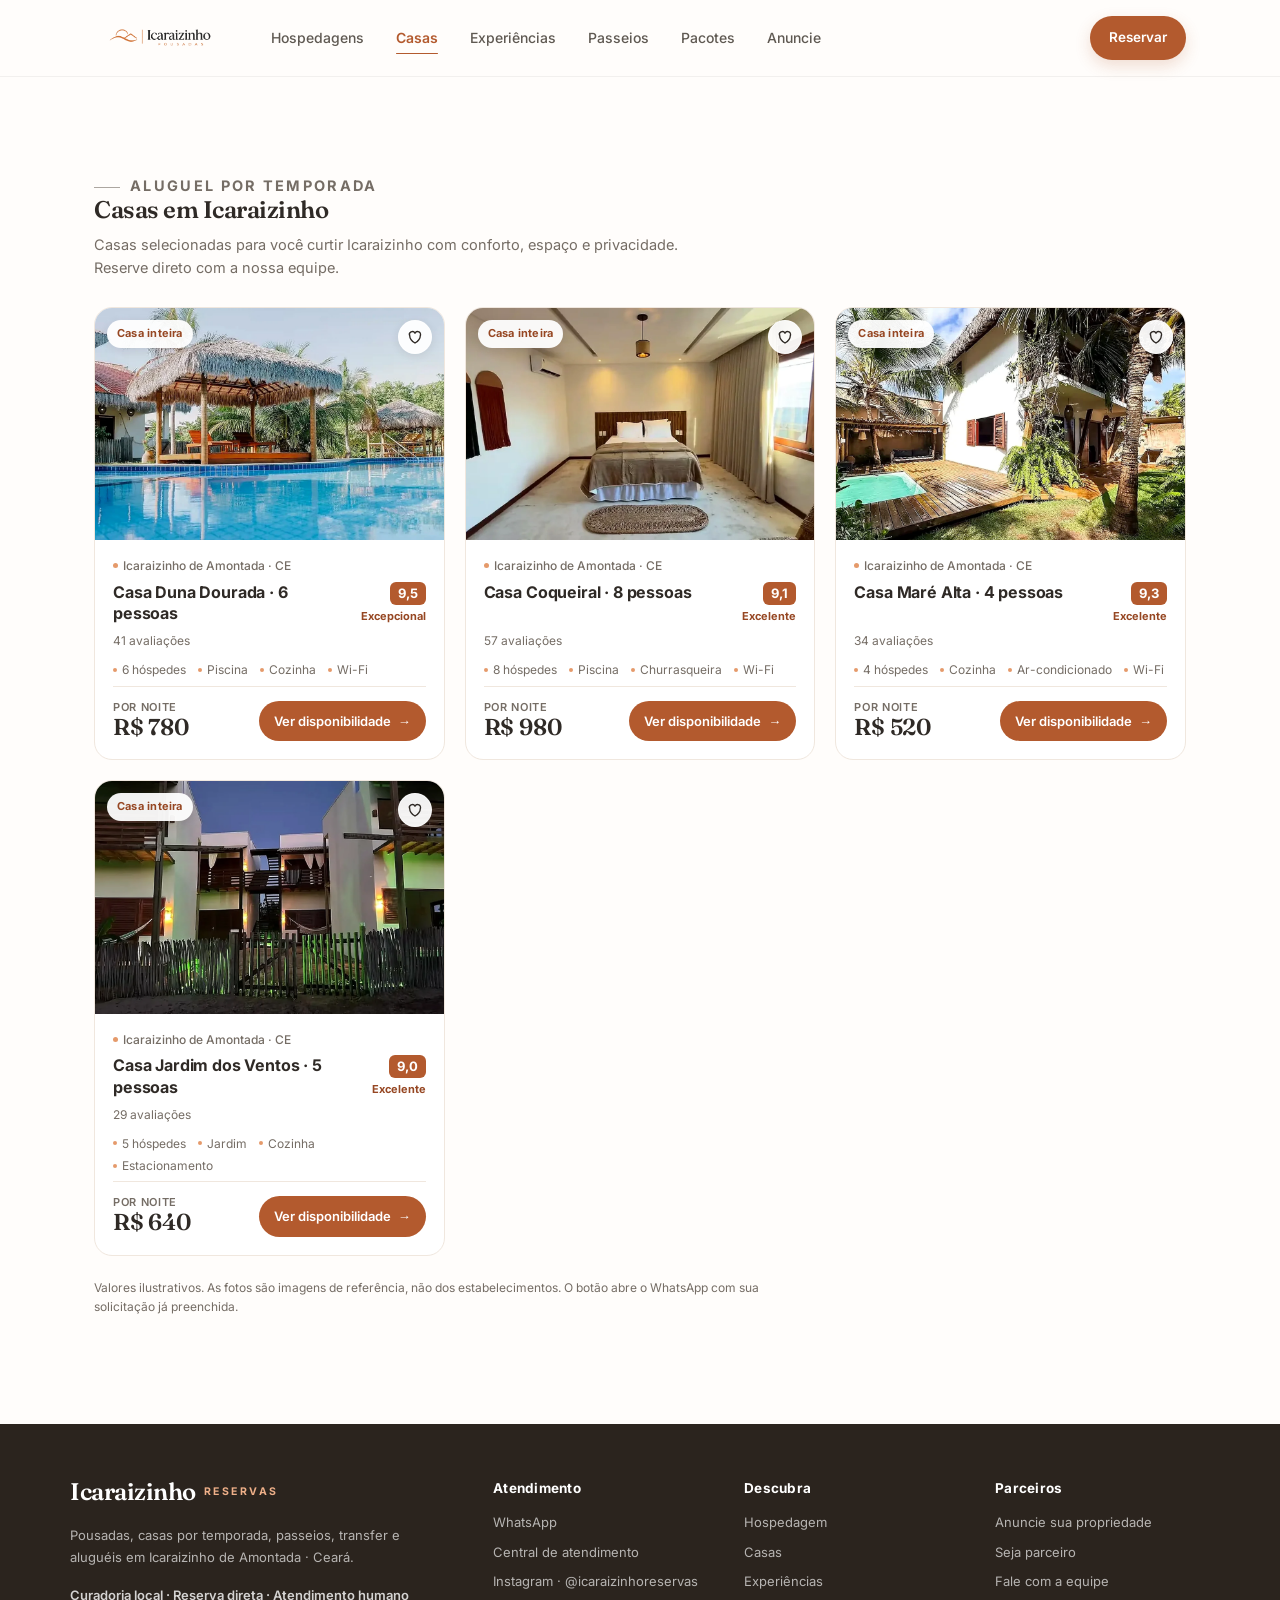
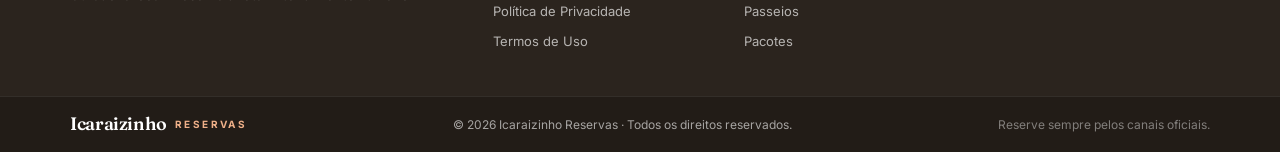
==== commit 5c27d1af: "Reverte o PR #1 e restaura o design anterior" ====
--- a/icaraizinho-reservas/casas.html
+++ b/icaraizinho-reservas/casas.html
@@ -39,6 +39,7 @@
     <nav class="main-nav" id="main-nav" aria-label="Navegação principal">
       <a href="index.html#hospedagens">Hospedagens</a>
       <a href="casas.html" class="is-active">Casas</a>
+      <a href="index.html#experiencias">Experiências</a>
       <a href="passeios.html">Passeios</a>
       <a href="index.html#pacotes">Pacotes</a>
       <a href="index.html#anuncie">Anuncie</a>
@@ -58,12 +59,14 @@
     <div class="wrap">
       <div class="section-head">
         <div>
+          <p class="eyebrow">Aluguel por temporada</p>
           <h1>Casas em Icaraizinho</h1>
-          <p>Fotos, preços e avaliações ilustrativos.</p>
+          <p>Casas selecionadas para você curtir Icaraizinho com conforto, espaço e privacidade. Reserve direto com a nossa equipe.</p>
         </div>
       </div>
       <div class="cards" id="casas-grid"></div>
       <noscript><p class="note">Ative o JavaScript para ver as casas disponíveis.</p></noscript>
+      <p class="note">Valores ilustrativos. As fotos são imagens de referência, não dos estabelecimentos. O botão abre o WhatsApp com sua solicitação já preenchida.</p>
     </div>
   </section>
 </main>
@@ -75,30 +78,40 @@
         <span class="brand-mark">Icaraizinho</span>
         <span class="brand-sub">Reservas</span>
       </a>
-      <p>Icaraizinho de Amontada, Ceará</p>
+      <p>Pousadas, casas por temporada, passeios, transfer e aluguéis em Icaraizinho de Amontada · Ceará.</p>
+      <p class="footer-trust">Curadoria local · Reserva direta · Atendimento humano</p>
+    </div>
+    <div class="footer-col">
+      <h4>Atendimento</h4>
+      <a href="#" id="footer-wa" target="_blank" rel="noopener">WhatsApp</a>
+      <a href="index.html#faq">Central de atendimento</a>
+      <a href="https://instagram.com/icaraizinhoreservas" target="_blank" rel="noopener">Instagram · @icaraizinhoreservas</a>
+      <a href="privacidade.html">Política de Privacidade</a>
+      <a href="termos.html">Termos de Uso</a>
     </div>
     <div class="footer-col">
       <h4>Descubra</h4>
-      <a href="index.html#hospedagens">Hospedagens</a>
+      <a href="index.html#hospedagens">Hospedagem</a>
       <a href="casas.html">Casas</a>
+      <a href="index.html#experiencias">Experiências</a>
       <a href="passeios.html">Passeios</a>
       <a href="index.html#pacotes">Pacotes</a>
     </div>
     <div class="footer-col">
-      <h4>Atendimento</h4>
-      <a href="#" id="footer-wa" target="_blank" rel="noopener">WhatsApp</a>
-      <a href="index.html#faq">Perguntas frequentes</a>
-      <a href="https://instagram.com/icaraizinhoreservas" target="_blank" rel="noopener">Instagram</a>
+      <h4>Parceiros</h4>
       <a href="index.html#anuncie">Anuncie sua propriedade</a>
+      <a href="index.html#anuncie">Seja parceiro</a>
+      <a href="index.html#faq">Fale com a equipe</a>
     </div>
   </div>
   <div class="footer-bottom">
     <div class="wrap footer-bottom-inner">
-      <p>© 2026 Icaraizinho Reservas</p>
-      <nav class="footer-legal" aria-label="Informações legais">
-        <a href="privacidade.html">Política de Privacidade</a>
-        <a href="termos.html">Termos de Uso</a>
-      </nav>
+      <a class="brand brand-light" href="index.html">
+        <span class="brand-mark">Icaraizinho</span>
+        <span class="brand-sub">Reservas</span>
+      </a>
+      <p>© 2026 Icaraizinho Reservas · Todos os direitos reservados.</p>
+      <p>Reserve sempre pelos canais oficiais.</p>
     </div>
   </div>
 </footer>
--- a/icaraizinho-reservas/css/style.css
+++ b/icaraizinho-reservas/css/style.css
@@ -148,120 +148,171 @@
 
 /* Hero */
 .hero{
-  position:relative;
-  isolation:isolate;
-  display:grid;
-  align-items:center;
-  min-height:clamp(480px,68vh,620px);
-  padding:64px 0;
+  position:relative;overflow:hidden;isolation:isolate;
+  display:flex;align-items:center;
+  min-height:min(88vh,760px);
   background:var(--cream);
   border-bottom:1px solid var(--hairline);
-}
-.hero-image,.hero::before{
-  position:absolute;
-  inset:0;
-  width:100%;
-  height:100%;
-  pointer-events:none;
-}
-.hero-image{
-  z-index:-2;
-  object-fit:cover;
-  object-position:center 55%;
-}
-.hero::before{
-  content:"";
-  z-index:-1;
-  background:linear-gradient(90deg,
-    var(--cream) 0%,
-    rgba(255,248,243,.9) 25%,
-    rgba(255,248,243,.58) 46%,
-    rgba(255,248,243,0) 72%);
-}
-.hero-copy{max-width:620px}
-.hero h1{
-  margin-top:8px;
-  font-size:clamp(42px,5vw,66px);
-  line-height:1.02;
-  text-wrap:balance;
-}
-.hero-sub{margin-top:14px;color:var(--brand-2);font-size:17px}
+  padding:clamp(88px,12vh,132px) 0 clamp(72px,9vh,96px);
+}
+.hero > .wrap{width:100%}
+.hero__slides,.hero-slide,.hero__shade{position:absolute;inset:0}
+.hero__slides{z-index:0}
+.hero-slide{position:absolute;inset:0;overflow:hidden;opacity:0;will-change:opacity}
+.hero-slide img{
+  position:absolute;inset:0;width:100%;height:100%;
+  object-fit:cover;object-position:center;pointer-events:none;
+}
+.hero-slide:nth-child(1) img{object-position:54% 48%}
+.hero-slide:nth-child(2) img{object-position:54% 96%}
+.hero-slide:nth-child(3) img{object-position:50% 4%}
+.hero-slide:nth-child(4) img{object-position:45% 86%}
+.hero-slide.is-active{opacity:1;z-index:1}
+.hero-slide.is-entering{opacity:0;z-index:2;animation:hero-fade-in 1.2s ease forwards}
+@keyframes hero-fade-in{from{opacity:0}to{opacity:1}}
+.hero__shade{
+  z-index:3;pointer-events:none;
+  background:
+    linear-gradient(95deg,
+      rgba(255,253,251,.55) 0%,
+      rgba(255,253,251,.35) 28%,
+      rgba(255,253,251,.12) 45%,
+      rgba(255,253,251,0) 58%),
+    linear-gradient(180deg,rgba(47,42,38,.14) 0%,rgba(47,42,38,0) 26%,rgba(47,42,38,0) 74%,rgba(47,42,38,.12) 100%);
+}
+.hero .wrap{position:relative;z-index:4}
+.hero-copy{
+  width:fit-content;max-width:min(100%,740px);
+  padding:clamp(20px,3vw,32px);
+  border:1px solid rgba(255,255,255,.55);border-radius:24px;
+  background:rgba(255,253,251,.75);
+  box-shadow:0 18px 44px rgba(47,42,38,.12);
+  -webkit-backdrop-filter:blur(8px) saturate(120%);backdrop-filter:blur(8px) saturate(120%);
+}
+.hero-copy .eyebrow{color:var(--brand)}
+.hero-copy .eyebrow::before{background:var(--terracotta);opacity:1}
+.hero h1{font-size:clamp(34px,5vw,58px);max-width:820px;font-weight:600;line-height:1.04;color:var(--brand)}
+.hero-sub{max-width:590px;margin-top:16px;color:var(--brand);font-size:17px;line-height:1.6}
+.hero__dots{
+  position:absolute;left:50%;bottom:24px;transform:translateX(-50%);z-index:5;
+  display:flex;align-items:center;gap:8px;
+}
+.hero-dot{
+  width:9px;height:9px;padding:0;border:0;border-radius:999px;cursor:pointer;
+  background:rgba(255,255,255,.75);
+  box-shadow:0 0 0 1px rgba(47,42,38,.25),0 2px 6px rgba(47,42,38,.18);
+  transition:width .25s,background .25s,transform .2s,box-shadow .25s;
+}
+.hero-dot:hover{background:#fff}
+.hero-dot.is-active{width:26px;background:var(--terracotta);box-shadow:0 0 0 1px rgba(255,255,255,.75),0 2px 8px rgba(47,42,38,.3)}
 
 /* Search */
 .search{
-  display:grid;
-  grid-template-columns:repeat(2,minmax(0,1fr)) minmax(0,.8fr) auto;
-  gap:4px;
-  max-width:720px;
-  margin-top:26px;
-  padding:8px;
-  background:var(--white);
-  border:1px solid var(--line);
-  border-radius:var(--radius-lg);
-  box-shadow:0 12px 36px rgba(47,42,38,.12);
-}
-.search-field{
-  display:flex;
-  flex-direction:column;
-  justify-content:center;
-  gap:1px;
-  min-width:0;
-  padding:6px 14px;
-  border-radius:var(--radius);
-  color:var(--brand-2);
-  font-size:12px;
-  font-weight:600;
-}
-.search-field + .search-field{border-inline-start:1px solid var(--hairline)}
-.search-field:hover,.search-field:focus-within{background:var(--cream)}
-.search-field input,.search-field select{
-  width:100%;
-  min-width:0;
-  min-height:30px;
-  padding:0;
-  border:0;
-  background:transparent;
-  color:var(--ink);
-  font:inherit;
-  font-size:16px;
-}
-.search-field input{font-variant-numeric:tabular-nums}
-.search-field input::-webkit-date-and-time-value{text-align:start}
-.search-field :is(input,select):focus-visible{outline-offset:1px}
+  display:grid;grid-template-columns:1.25fr 1.7fr 1fr auto;gap:4px;
+  background:rgba(255,255,255,.9);border:1px solid rgba(232,224,216,.9);border-radius:var(--radius-lg);
+  padding:8px;margin:30px 0 0;max-width:1010px;
+  box-shadow:0 18px 50px rgba(47,42,38,.1);
+  -webkit-backdrop-filter:blur(8px);backdrop-filter:blur(8px);
+}
+.field{
+  display:flex;flex-direction:column;justify-content:center;gap:5px;
+  padding:9px 15px;min-width:0;
+  border:1px solid transparent;border-radius:12px;background:transparent;
+  transition:background .18s,border-color .18s;
+}
+.field:hover{background:var(--cream)}
+.field:focus-within{background:#fff;border-color:var(--peach);box-shadow:0 0 0 3px rgba(239,176,137,.18)}
+.field label,.field-label{
+  display:flex;align-items:center;gap:7px;font-size:10.5px;font-weight:700;
+  color:var(--muted);letter-spacing:.1em;text-transform:uppercase;
+}
+.field label svg,.field-label svg{
+  width:14px;height:14px;fill:none;stroke:currentColor;stroke-width:1.7;
+  stroke-linecap:round;stroke-linejoin:round;color:var(--terracotta);flex:0 0 auto;
+}
+.field input,.field select{
+  border:0;background:transparent;font:inherit;font-family:var(--font-body);font-size:14.5px;font-weight:600;
+  color:var(--ink);padding:1px 0;width:100%;cursor:pointer;min-width:0;text-overflow:ellipsis;
+}
+.field input:focus,.field select:focus{outline:none}
+.field select option{color:var(--ink)}
+.dates{display:grid;grid-template-columns:1fr auto 1fr;align-items:center;gap:6px}
+.date-input{position:relative;display:flex;align-items:center;min-width:0}
+.date-input input[type="date"]{
+  position:relative;width:100%;min-width:0;min-height:22px;
+  padding-right:18px;font-variant-numeric:tabular-nums;
+}
+.date-input input[type="date"]::-webkit-calendar-picker-indicator{
+  position:absolute;inset:0;width:100%;height:100%;opacity:0;cursor:pointer;
+}
+.date-icon{
+  position:absolute;right:0;width:15px;height:15px;pointer-events:none;
+  fill:none;stroke:var(--terracotta);stroke-width:1.7;stroke-linecap:round;stroke-linejoin:round;
+}
+.date-sep{color:var(--muted);font-size:13px;flex:0 0 auto}
 .btn-search{
-  min-height:48px;
-  padding:8px 22px;
-  border-radius:var(--radius);
-  background:var(--terracotta);
-  color:var(--white);
-}
-.btn-search:hover{background:var(--terracotta-deep)}
+  align-self:stretch;background:var(--terracotta);color:#fff;
+  font-size:15px;font-weight:600;border-radius:14px;padding:0 26px;
+  box-shadow:0 8px 20px rgba(179,90,46,.22);
+}
+.btn-search:hover{background:var(--terracotta-deep);transform:translateY(-1px)}
+.btn-search svg{width:18px;height:18px;fill:none;stroke:currentColor;stroke-width:2;stroke-linecap:round}
+.search-status{
+  max-width:1010px;margin:12px 0 0;font-size:13.5px;font-weight:600;color:var(--terracotta-deep);
+}
+.search-status:empty{display:none}
+.search-trust{
+  display:inline-flex;flex-wrap:wrap;gap:10px 22px;margin-top:20px;max-width:100%;
+  padding:10px 16px;border:1px solid rgba(255,255,255,.55);border-radius:16px;
+  background:rgba(255,253,251,.85);color:var(--brand);font-size:13.5px;font-weight:500;
+  box-shadow:0 8px 24px rgba(47,42,38,.1);
+  -webkit-backdrop-filter:blur(6px);backdrop-filter:blur(6px);
+}
+.search-trust span{display:inline-flex;align-items:center;gap:8px}
+.search-trust svg{width:15px;height:15px;fill:none;stroke:var(--terracotta);stroke-width:2.4;stroke-linecap:round;stroke-linejoin:round}
+
+/* Benefits strip */
+.benefits{background:var(--cream);border-bottom:1px solid var(--hairline);padding:26px 0}
+.benefits-grid{display:grid;grid-template-columns:repeat(4,1fr);gap:22px}
+.benefit{display:flex;align-items:flex-start;gap:12px}
+.benefit-icon{
+  flex:0 0 auto;width:42px;height:42px;border-radius:50%;
+  display:inline-flex;align-items:center;justify-content:center;
+  background:#fff;border:1px solid var(--hairline);color:var(--terracotta);
+  box-shadow:0 4px 12px rgba(47,42,38,.05);
+}
+.benefit-icon svg{width:20px;height:20px;fill:none;stroke:currentColor;stroke-width:1.6;stroke-linecap:round;stroke-linejoin:round}
+.benefit b{display:block;font-size:14px;font-weight:700;color:var(--brand);line-height:1.3}
+.benefit span{display:block;font-size:13px;color:var(--muted);margin-top:2px;line-height:1.45}
 
 /* Sections */
-.section{padding:clamp(44px,5.5vw,72px) 0}
-.section + .section{padding-top:0}
-.section-head{margin-bottom:24px}
-.section-head h1,.section-head h2{font-size:clamp(28px,3.4vw,40px);line-height:1.08}
-.section-head p{margin-top:8px;color:var(--muted);font-size:14px}
+.section{padding:clamp(52px,7vw,88px) 0}
+.section-soft{background:var(--cream);border-top:1px solid var(--hairline);border-bottom:1px solid var(--hairline)}
+.section-head{display:flex;justify-content:space-between;align-items:flex-end;gap:20px;flex-wrap:wrap;margin-bottom:28px}
+.section-head h2{font-size:clamp(26px,3.4vw,38px);color:var(--brand);line-height:1.08}
+.section-head p{margin-top:9px;color:var(--muted);max-width:620px;font-size:14.5px}
+.section-link{font-size:14px;font-weight:600;color:var(--link);transition:gap .2s}
+.section-link:hover{text-decoration:underline}
 
 /* Tabs */
-.tabs{display:flex;flex-wrap:wrap;gap:8px;margin-bottom:22px}
+.tabs{display:flex;gap:8px;overflow-x:auto;padding-bottom:18px;margin-bottom:24px;border-bottom:1px solid var(--line);scrollbar-width:thin}
 .tab{
   flex:0 0 auto;background:#fff;border:1px solid var(--line);border-radius:999px;
-  min-height:44px;padding:8px 16px;font:inherit;font-size:13.5px;font-weight:600;color:var(--brand-2);cursor:pointer;
-  transition:background .18s,color .18s,border-color .18s;
+  padding:9px 16px;font:inherit;font-family:var(--font-body);font-size:13.5px;font-weight:600;color:var(--brand-2);cursor:pointer;
+  transition:background .18s,color .18s,border-color .18s,box-shadow .18s;
 }
 .tab:hover{border-color:var(--peach);color:var(--terracotta);background:var(--cream)}
-.tab[aria-pressed="true"]{background:var(--peach-soft);border-color:var(--peach-deep);color:var(--terracotta-deep)}
+.tab[aria-pressed="true"]{background:var(--brand);border-color:var(--brand);color:#fff;box-shadow:0 6px 16px rgba(47,42,38,.18)}
+.grid-title{font-size:17px;font-weight:700;color:var(--brand);margin-bottom:18px;font-family:var(--font-body)}
 
 /* Property cards */
 .cards{display:grid;grid-template-columns:repeat(auto-fill,minmax(275px,1fr));gap:20px}
 .card{
   background:#fff;border:1px solid var(--hairline);border-radius:var(--radius-lg);
   overflow:hidden;display:flex;flex-direction:column;
-  transition:border-color .2s,box-shadow .2s;
-}
-.card:focus-within,.card:hover{border-color:var(--peach);box-shadow:var(--shadow)}
+  transition:box-shadow .25s,border-color .25s,transform .25s;
+}
+.card:hover{box-shadow:var(--shadow-hover);border-color:var(--peach);transform:translateY(-3px)}
 .card-media{position:relative;aspect-ratio:3/2;overflow:hidden;background:linear-gradient(135deg,var(--g1,#efb089),var(--g2,#b35a2e))}
 .card-media img{width:100%;height:100%;object-fit:cover;transition:transform .5s}
 .card:hover .card-media img{transform:scale(1.05)}
@@ -282,24 +333,29 @@
 .card-wish.is-saved{color:var(--terracotta)}
 .card-wish.is-saved svg{fill:currentColor}
 .card-body{padding:16px 18px 18px;display:flex;flex-direction:column;gap:6px;flex:1}
+.card-loc{font-size:12px;color:var(--muted);font-weight:500;display:flex;align-items:center;gap:5px}
+.card-loc::before{content:"";width:5px;height:5px;border-radius:50%;background:var(--peach-deep)}
 .card-head{display:flex;align-items:flex-start;justify-content:space-between;gap:10px}
 .card-head h3{font-family:var(--font-body);font-size:16px;font-weight:700;line-height:1.35;color:var(--brand);letter-spacing:-.01em}
+.card-head h3 a:hover{text-decoration:underline}
 .card-rating{display:flex;flex-direction:column;align-items:flex-end;gap:3px;flex:0 0 auto}
 .rating-score{
-  background:var(--peach-soft);color:var(--terracotta-deep);font-size:12px;font-weight:700;
-  padding:5px 7px;border-radius:6px;line-height:1;
-}
-.card-reviews{font-size:11px;color:var(--muted)}
+  background:var(--terracotta);color:#fff;font-size:13px;font-weight:700;
+  padding:5px 8px;border-radius:6px;line-height:1;
+}
+.rating-text{font-size:11px;font-weight:700;color:var(--terracotta-deep);white-space:nowrap}
+.card-reviews{font-size:12px;color:var(--muted)}
 .amenities{display:flex;flex-wrap:wrap;gap:3px 12px;font-size:12px;color:var(--muted);margin-top:4px}
 .amenities span{display:inline-flex;align-items:center;gap:5px}
 .amenities span::before{content:"";width:4px;height:4px;border-radius:50%;background:var(--peach-deep)}
-.card-foot{display:flex;flex-wrap:wrap;align-items:flex-end;justify-content:space-between;gap:10px;padding-top:14px;border-top:1px solid var(--hairline);margin-top:auto}
+.card-foot{display:flex;align-items:flex-end;justify-content:space-between;gap:10px;padding-top:14px;border-top:1px solid var(--hairline);margin-top:auto}
 .price{display:flex;flex-direction:column;line-height:1.2}
 .price small{color:var(--muted);font-size:11px;text-transform:uppercase;letter-spacing:.06em;font-weight:600}
 .price strong{font-family:var(--font-display);font-size:23px;color:var(--brand);font-weight:600;letter-spacing:-.01em}
+.price-total{color:var(--muted);font-size:11px}
 .card-link{
   font-size:13px;font-weight:600;color:#fff;display:inline-flex;gap:7px;align-items:center;
-  min-height:44px;background:var(--terracotta);padding:10px 15px;border-radius:999px;white-space:nowrap;
+  background:var(--terracotta);padding:10px 15px;border-radius:999px;white-space:nowrap;
   transition:background .18s,transform .18s;
 }
 .card-link::after{content:"→";font-weight:700;transition:transform .2s}
@@ -307,36 +363,84 @@
 .card-link:hover::after{transform:translateX(3px)}
 .note{font-size:12px;color:var(--muted);margin-top:22px;max-width:720px}
 
-/* Pacotes */
+/* Styles / categories */
+.styles-grid{display:grid;grid-template-columns:repeat(3,1fr);gap:18px}
+.style-card{
+  position:relative;border-radius:var(--radius-lg);overflow:hidden;cursor:pointer;
+  border:1px solid var(--hairline);padding:0;background:#fff;text-align:left;
+  display:flex;flex-direction:column;transition:box-shadow .25s,border-color .25s,transform .25s;
+}
+.style-card:hover{box-shadow:var(--shadow-hover);border-color:var(--peach);transform:translateY(-3px)}
+.style-media{position:relative;display:block;aspect-ratio:16/10;overflow:hidden;background:linear-gradient(135deg,var(--g1,#efb089),var(--g2,#b35a2e))}
+.style-media img{width:100%;height:100%;object-fit:cover;transition:transform .5s}
+.style-card:hover .style-media img{transform:scale(1.06)}
+.style-copy{display:grid;grid-template-columns:1fr auto;align-items:center;gap:3px 12px;padding:15px 17px 17px}
+.style-copy b{grid-column:1;display:block;font-family:var(--font-display);font-size:17px;font-weight:600;color:var(--brand);letter-spacing:-.01em}
+.style-desc{grid-column:1;display:block;font-size:12.5px;color:var(--muted);margin-top:0}
+.style-copy::after{
+  content:"→";grid-column:2;grid-row:1 / 3;display:inline-flex;align-items:center;justify-content:center;
+  width:34px;height:34px;border-radius:50%;background:var(--cream);color:var(--terracotta);
+  font-weight:700;transition:background .2s,color .2s,transform .2s;
+}
+.style-card:hover .style-copy::after{background:var(--terracotta);color:#fff;transform:translateX(2px)}
+
+/* Gallery */
+.gallery-grid{display:grid;grid-template-columns:2fr 1fr 1fr;grid-template-rows:repeat(2,240px);gap:14px}
+.gallery-item{position:relative;margin:0;overflow:hidden;border-radius:var(--radius-lg);background:var(--sand)}
+.gallery-item img{width:100%;height:100%;object-fit:cover;transition:transform .6s}
+.gallery-item:hover img{transform:scale(1.05)}
+.gallery-item:nth-child(1){grid-column:1;grid-row:1 / 3}
+.gallery-item:nth-child(2){grid-column:2;grid-row:1}
+.gallery-item:nth-child(3){grid-column:3;grid-row:1}
+.gallery-item:nth-child(4){grid-column:2 / 4;grid-row:2}
+.gallery-item figcaption{
+  position:absolute;left:0;right:0;bottom:0;padding:26px 18px 14px;
+  color:#fff;font-size:14px;font-weight:600;letter-spacing:.01em;
+  background:linear-gradient(180deg,rgba(47,42,38,0),rgba(47,42,38,.62));
+}
+
+/* Testimonials */
+.testimonials-grid{display:grid;grid-template-columns:repeat(3,1fr);gap:18px}
+.testimonial{
+  background:#fff;border:1px solid var(--hairline);border-radius:var(--radius-lg);
+  padding:26px 24px;display:flex;flex-direction:column;gap:14px;box-shadow:var(--shadow);
+}
+.stars{color:var(--terracotta);letter-spacing:3px;font-size:14px;line-height:1}
+.testimonial blockquote{margin:0;font-size:14.5px;color:var(--ink);line-height:1.65}
+.testimonial-author{display:flex;align-items:center;gap:11px;margin-top:auto;padding-top:6px}
+.avatar{
+  width:40px;height:40px;flex:0 0 auto;border-radius:50%;
+  display:inline-flex;align-items:center;justify-content:center;
+  background:linear-gradient(135deg,var(--peach),var(--terracotta));
+  color:#fff;font-family:var(--font-display);font-weight:600;font-size:18px;
+}
+.testimonial-author b{display:block;font-size:13.5px;color:var(--brand);font-weight:700}
+.testimonial-author span{display:block;font-size:12px;color:var(--muted)}
+
+/* CTA band */
 .cta-band{
-  display:flex;
-  flex-wrap:wrap;
-  align-items:center;
-  justify-content:space-between;
-  gap:22px;
-  padding:clamp(28px,4vw,46px);
-  border-radius:var(--radius-xl);
-  background:var(--brand);
-  color:var(--white);
-}
-.cta-band h2{color:var(--white);font-size:clamp(26px,3.4vw,38px)}
-.cta-band p{max-width:560px;margin-top:10px;color:rgba(255,255,255,.82)}
-
-/* Anfitriões */
-.partner-section{
-  padding:26px 0;
-  background:var(--cream);
-  border-top:1px solid var(--hairline);
-}
+  position:relative;overflow:hidden;
+  background:
+    linear-gradient(100deg,rgba(43,33,26,.92) 0%,rgba(43,33,26,.72) 46%,rgba(43,33,26,.44) 100%),
+    url("../img/pousadas_melhoradas_fotos_e_ia/pousada-3-1280.webp") center/cover no-repeat;
+  border:1px solid rgba(255,255,255,.08);
+  color:#fff;border-radius:var(--radius-xl);padding:clamp(32px,5vw,58px);
+  display:flex;align-items:center;justify-content:space-between;gap:32px;flex-wrap:wrap;
+  box-shadow:0 24px 60px rgba(47,42,38,.24);
+}
+.cta-band h2{color:#fff;font-size:clamp(26px,3.4vw,38px);margin-top:12px;line-height:1.08}
+.cta-band p{color:rgba(255,255,255,.82);max-width:520px;margin-top:12px}
+.cta-band .eyebrow{color:var(--peach)}
+.cta-copy{max-width:640px}
+
+/* Advertise */
 .advertise{
-  display:flex;
-  flex-wrap:wrap;
-  align-items:center;
-  justify-content:space-between;
-  gap:16px 32px;
-}
-.advertise h2{font-size:clamp(24px,2.6vw,32px)}
-.advertise p{margin-top:6px;color:var(--muted);font-size:14px}
+  background:linear-gradient(120deg,#fffaf6,#fdeee4);
+  border:1px solid var(--hairline);border-radius:var(--radius-xl);
+  padding:clamp(30px,5vw,52px);display:flex;align-items:center;justify-content:space-between;gap:32px;flex-wrap:wrap;
+}
+.advertise h2{font-size:clamp(26px,3.2vw,36px);margin-top:10px;line-height:1.08}
+.advertise p{color:var(--muted);max-width:560px;margin-top:10px}
 
 /* FAQ */
 .faq details{background:#fff;border:1px solid var(--hairline);border-radius:var(--radius);padding:0 20px;margin-bottom:12px;transition:border-color .2s,box-shadow .2s}
@@ -369,34 +473,30 @@
 }
 
 /* Footer */
-.site-footer{background:#2b241e;color:rgba(255,255,255,.72)}
-.footer-inner{
-  display:grid;
-  grid-template-columns:1.5fr 1fr 1fr;
-  gap:32px;
-  padding-block:40px 32px;
-}
-.footer-brand p{margin-top:10px;font-size:13px;color:rgba(255,255,255,.72)}
-.footer-brand .brand-mark{color:var(--white)}
+.site-footer{background:#2b241e;color:rgba(255,255,255,.72);margin-top:20px}
+.footer-inner{display:grid;grid-template-columns:1.8fr 1fr 1fr 1fr;gap:36px;padding:56px 0 44px}
+.footer-brand p{margin-top:16px;max-width:340px;font-size:13px;color:rgba(255,255,255,.66);line-height:1.7}
+.footer-brand .brand-mark{color:#fff}
 .footer-brand .brand-sub{color:var(--peach)}
-.footer-col{display:flex;flex-direction:column;align-items:flex-start;gap:6px}
-.footer-col h4{color:var(--white);font-size:13.5px;margin-bottom:4px}
-.footer-col a,.footer-legal a{font-size:13px;color:rgba(255,255,255,.72)}
-.footer-col a:hover,.footer-legal a:hover{color:var(--peach);text-decoration:underline}
-.footer-bottom{border-top:1px solid rgba(255,255,255,.12)}
-.footer-bottom-inner{
-  display:flex;
-  flex-wrap:wrap;
-  align-items:center;
-  justify-content:space-between;
-  gap:8px 24px;
-  padding-block:14px max(14px,env(safe-area-inset-bottom));
-  font-size:12px;
-}
-.footer-legal{display:flex;flex-wrap:wrap;gap:4px 16px}
-.footer-legal a{font-size:12px}
+.footer-trust{font-weight:600;color:rgba(255,255,255,.8)!important}
+.footer-col{display:flex;flex-direction:column;gap:9px}
+.footer-col h4{color:#fff;font-size:13.5px;margin-bottom:5px;letter-spacing:.02em}
+.footer-col a,.footer-text{font-size:13px;color:rgba(255,255,255,.66)}
+.footer-col a{transition:color .18s}
+.footer-col a:hover{color:var(--peach);text-decoration:underline}
+.footer-bottom{background:rgba(0,0,0,.22);border-top:1px solid rgba(255,255,255,.08);color:rgba(255,255,255,.6)}
+.footer-bottom-inner{display:flex;align-items:center;justify-content:space-between;gap:16px;padding:18px 0;flex-wrap:wrap}
+.footer-bottom .brand-mark{font-size:18px;color:#fff}
+.footer-bottom .brand-sub{font-size:10px;color:var(--peach)}
+.footer-bottom p{font-size:12px}
+.footer-bottom p:last-child{opacity:.72}
 
 /* Responsive */
+@media (max-width:1024px){
+  .benefits-grid{grid-template-columns:repeat(2,1fr);gap:18px}
+  .gallery-grid{grid-template-rows:repeat(2,210px)}
+}
+
 @media (max-width:900px){
   html{scroll-padding-top:80px}
   .site-header{padding-top:env(safe-area-inset-top)}
@@ -413,8 +513,27 @@
   .main-nav a{border-radius:10px;padding:13px 15px;min-height:48px;display:flex;align-items:center}
   .main-nav a::after{display:none}
   .nav-toggle{display:inline-flex;width:44px;height:44px}
-  .hero{min-height:440px;padding:48px 0}
-  .hero::before{background:linear-gradient(90deg,var(--cream),rgba(255,248,243,.77) 55%,rgba(255,248,243,0))}
+  .hero{min-height:auto;padding:56px 0 72px}
+  .hero__shade{
+    background:linear-gradient(180deg,
+      rgba(255,253,251,.75) 0%,
+      rgba(255,253,251,.45) 30%,
+      rgba(255,253,251,.25) 60%,
+      rgba(255,253,251,.45) 100%);
+  }
+  .hero-copy{width:100%;max-width:none;padding:clamp(18px,4vw,24px);border-radius:20px}
+  .hero__dots{bottom:16px}
+  .search{grid-template-columns:1fr 1fr;border-radius:16px}
+  .field-dates{grid-column:1 / -1}
+  .btn-search{grid-column:1 / -1;min-height:52px}
+  .styles-grid{grid-template-columns:repeat(2,1fr)}
+  .testimonials-grid{grid-template-columns:1fr}
+  .gallery-grid{grid-template-columns:1fr 1fr;grid-template-rows:repeat(2,220px)}
+  .gallery-item:nth-child(1){grid-column:1;grid-row:1}
+  .gallery-item:nth-child(2){grid-column:2;grid-row:1}
+  .gallery-item:nth-child(3){grid-column:1;grid-row:2}
+  .gallery-item:nth-child(4){grid-column:2;grid-row:2}
+  .footer-inner{grid-template-columns:1fr 1fr;gap:32px}
 }
 
 @media (max-width:680px){
@@ -423,32 +542,40 @@
   .header-top{height:64px;gap:10px}
   .brand-logo{height:38px}
   .btn-light{min-height:42px;padding:9px 16px}
-  .hero{
-    display:block;
-    min-height:0;
-    padding:clamp(142px,41vw,230px) 0 30px;
-  }
-  .hero-image,.hero::before{height:clamp(190px,50vw,298px)}
-  .hero::before{background:linear-gradient(180deg,rgba(255,248,243,0) 35%,var(--cream) 100%)}
-  .hero h1{font-size:clamp(32px,8.5vw,42px)}
-  .hero-sub{font-size:15px;margin-top:10px}
-  .search{grid-template-columns:repeat(2,minmax(0,1fr));margin-top:18px}
-  .search-field{padding-inline:9px}
-  .search-field:nth-child(3){border-inline-start:0}
-  .btn-search{padding-inline:10px}
-  .section{padding:38px 0}
-  .section-head{margin-bottom:18px}
-  .tabs{display:grid;grid-template-columns:repeat(3,minmax(0,1fr));gap:6px;margin-bottom:16px}
-  .tab{padding-inline:6px}
+  .hero{padding:44px 0 64px}
+  .hero h1{font-size:clamp(30px,9vw,40px)}
+  .hero-sub{font-size:15.5px;margin-top:12px}
+  .search{grid-template-columns:1fr;gap:6px;padding:8px;border-radius:16px;margin-top:22px}
+  .field-dates{grid-column:auto}
+  .field{background:var(--cream);border-color:var(--hairline);padding:11px 13px;min-height:58px}
+  .field input,.field select{font-size:16px}
+  .date-input input[type="date"]{min-height:28px}
+  .btn-search{grid-column:1 / -1;min-height:54px;font-size:16px;border-radius:12px}
+  .search-trust{gap:8px 16px;margin-top:16px;font-size:12.5px}
+  .benefits{padding:22px 0}
+  .benefits-grid{grid-template-columns:1fr;gap:16px}
+  .section{padding:44px 0}
+  .section-head{margin-bottom:22px;gap:12px}
+  .tabs{gap:6px;padding-bottom:14px;margin-bottom:20px;-webkit-overflow-scrolling:touch;scroll-snap-type:x proximity;scrollbar-width:none}
+  .tabs::-webkit-scrollbar{display:none}
+  .tab{min-height:44px;padding:10px 16px;scroll-snap-align:start}
   .cards{grid-template-columns:1fr;gap:18px}
   .card-media{aspect-ratio:16/10}
   .card-wish{width:42px;height:42px}
   .card-link{min-height:46px;padding:12px 16px}
-  .cta-band{border-radius:var(--radius-lg)}
+  .styles-grid{grid-template-columns:1fr;gap:14px}
+  .style-card{display:grid;grid-template-columns:120px 1fr;align-items:center}
+  .style-media{aspect-ratio:1/1;height:100%}
+  .style-copy{padding:14px 16px}
+  .style-copy::after{display:none}
+  .gallery-grid{grid-template-columns:1fr;grid-template-rows:none;gap:12px}
+  .gallery-item:nth-child(1),.gallery-item:nth-child(2),.gallery-item:nth-child(3),.gallery-item:nth-child(4){grid-column:1;grid-row:auto}
+  .gallery-item{aspect-ratio:4/3}
+  .cta-band,.advertise{gap:22px;border-radius:var(--radius-lg)}
   .cta-band .btn,.advertise .btn{width:100%}
   .faq summary{padding:16px 0;font-size:15px}
-  .footer-inner{grid-template-columns:repeat(2,minmax(0,1fr));gap:24px;padding-block:30px}
-  .footer-brand{grid-column:1 / -1}
+  .footer-inner{grid-template-columns:1fr;gap:30px;padding:44px 0 34px}
+  .footer-bottom-inner{flex-direction:column;align-items:flex-start;gap:8px;padding-bottom:max(18px,env(safe-area-inset-bottom))}
 }
 
 @media (max-width:420px){
@@ -456,13 +583,16 @@
   .brand-mark{font-size:20px}
   .wrap{padding-left:max(18px,env(safe-area-inset-left));padding-right:max(18px,env(safe-area-inset-right))}
   .btn-light{padding:8px 13px;font-size:12.5px}
+  .hero h1{font-size:clamp(27px,9.2vw,34px)}
   .hero .eyebrow{font-size:11px;letter-spacing:.1em}
   .hero .eyebrow::before{display:none}
   .card-foot{flex-direction:column;align-items:stretch;gap:12px}
   .card-link{justify-content:center}
-  .cta-band{padding:26px 20px}
+  .style-card{grid-template-columns:104px 1fr}
+  .cta-band,.advertise{padding:26px 20px}
 }
 
 @media (prefers-reduced-motion:reduce){
   *{animation:none!important;transition:none!important;scroll-behavior:auto!important}
-}
+  .hero-slide.is-entering{opacity:1;animation:none}
+}
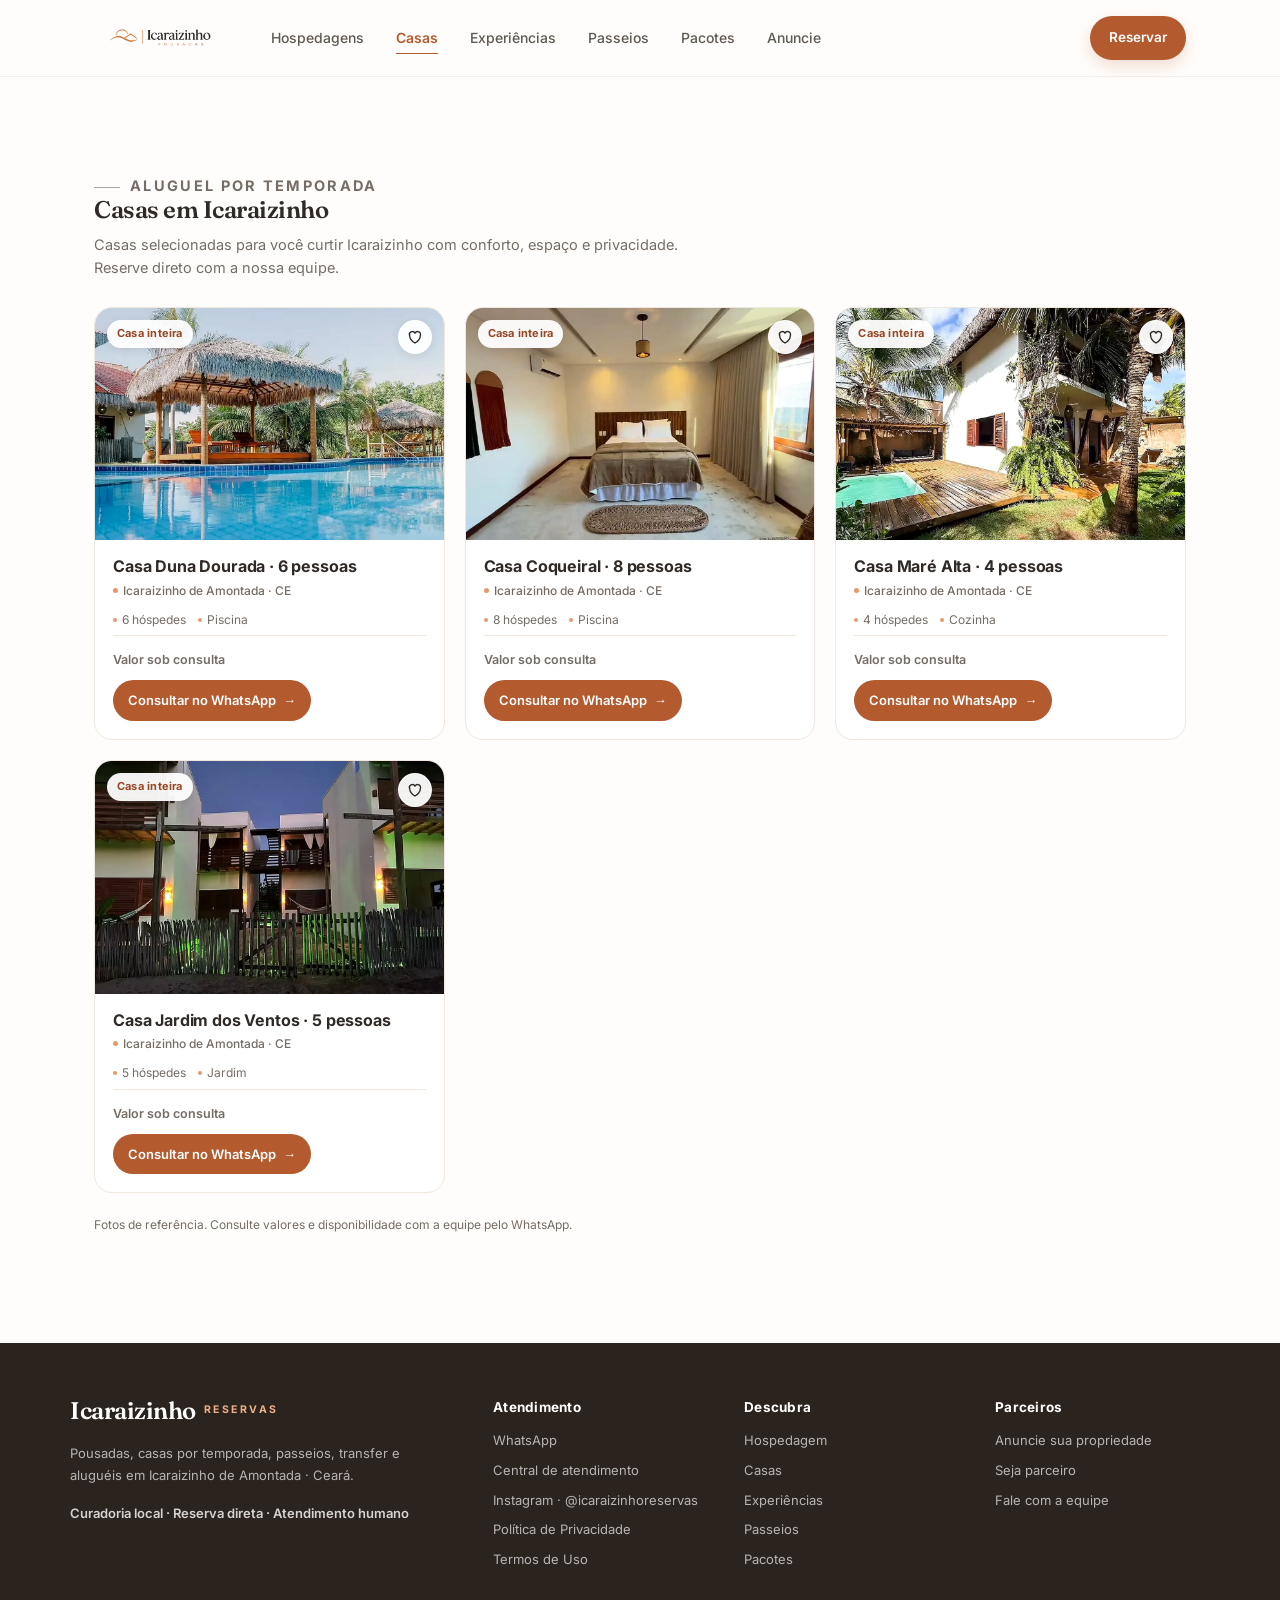
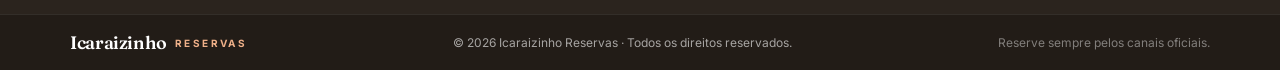
==== commit c2c09dc6: "Integra calendário de estadia, busca e catálogo" ====
--- a/icaraizinho-reservas/casas.html
+++ b/icaraizinho-reservas/casas.html
@@ -66,7 +66,7 @@
       </div>
       <div class="cards" id="casas-grid"></div>
       <noscript><p class="note">Ative o JavaScript para ver as casas disponíveis.</p></noscript>
-      <p class="note">Valores ilustrativos. As fotos são imagens de referência, não dos estabelecimentos. O botão abre o WhatsApp com sua solicitação já preenchida.</p>
+      <p class="note">Fotos de referência. Consulte valores e disponibilidade com a equipe pelo WhatsApp.</p>
     </div>
   </section>
 </main>
--- a/icaraizinho-reservas/css/style.css
+++ b/icaraizinho-reservas/css/style.css
@@ -208,68 +208,201 @@
 
 /* Search */
 .search{
-  display:grid;grid-template-columns:1.25fr 1.7fr 1fr auto;gap:4px;
-  background:rgba(255,255,255,.9);border:1px solid rgba(232,224,216,.9);border-radius:var(--radius-lg);
-  padding:8px;margin:30px 0 0;max-width:1010px;
+  display:grid;
+  grid-template-columns:minmax(0,1.25fr) minmax(0,1.2fr) minmax(0,.85fr) auto;
+  gap:4px;
+  max-width:1010px;
+  margin:30px 0 0;
+  padding:8px;
+  background:rgba(255,255,255,.94);
+  border:1px solid var(--line);
+  border-radius:var(--radius-lg);
   box-shadow:0 18px 50px rgba(47,42,38,.1);
-  -webkit-backdrop-filter:blur(8px);backdrop-filter:blur(8px);
+  -webkit-backdrop-filter:blur(8px);
+  backdrop-filter:blur(8px);
 }
 .field{
-  display:flex;flex-direction:column;justify-content:center;gap:5px;
-  padding:9px 15px;min-width:0;
-  border:1px solid transparent;border-radius:12px;background:transparent;
-  transition:background .18s,border-color .18s;
-}
-.field:hover{background:var(--cream)}
-.field:focus-within{background:#fff;border-color:var(--peach);box-shadow:0 0 0 3px rgba(239,176,137,.18)}
-.field label,.field-label{
-  display:flex;align-items:center;gap:7px;font-size:10.5px;font-weight:700;
-  color:var(--muted);letter-spacing:.1em;text-transform:uppercase;
-}
-.field label svg,.field-label svg{
-  width:14px;height:14px;fill:none;stroke:currentColor;stroke-width:1.7;
-  stroke-linecap:round;stroke-linejoin:round;color:var(--terracotta);flex:0 0 auto;
-}
-.field input,.field select{
-  border:0;background:transparent;font:inherit;font-family:var(--font-body);font-size:14.5px;font-weight:600;
-  color:var(--ink);padding:1px 0;width:100%;cursor:pointer;min-width:0;text-overflow:ellipsis;
-}
-.field input:focus,.field select:focus{outline:none}
-.field select option{color:var(--ink)}
-.dates{display:grid;grid-template-columns:1fr auto 1fr;align-items:center;gap:6px}
-.date-input{position:relative;display:flex;align-items:center;min-width:0}
-.date-input input[type="date"]{
-  position:relative;width:100%;min-width:0;min-height:22px;
-  padding-right:18px;font-variant-numeric:tabular-nums;
-}
-.date-input input[type="date"]::-webkit-calendar-picker-indicator{
-  position:absolute;inset:0;width:100%;height:100%;opacity:0;cursor:pointer;
-}
-.date-icon{
-  position:absolute;right:0;width:15px;height:15px;pointer-events:none;
-  fill:none;stroke:var(--terracotta);stroke-width:1.7;stroke-linecap:round;stroke-linejoin:round;
-}
-.date-sep{color:var(--muted);font-size:13px;flex:0 0 auto}
+  display:flex;
+  flex-direction:column;
+  justify-content:center;
+  gap:5px;
+  min-width:0;
+  min-height:68px;
+  padding:9px 15px;
+  border:1px solid transparent;
+  border-radius:var(--radius);
+  background:transparent;
+  font:inherit;
+}
+.field + .field{border-inline-start-color:var(--hairline)}
+.field-dates:hover,.field-guests:hover{background:var(--cream)}
+.field-dates:focus-visible,.field-guests:focus-within{
+  border-color:var(--peach-deep);
+  background:var(--cream);
+}
+.field-label{
+  display:flex;
+  align-items:center;
+  gap:7px;
+  color:var(--muted);
+  font-size:10.5px;
+  font-weight:700;
+  letter-spacing:.1em;
+  text-transform:uppercase;
+}
+.field-label svg{
+  flex:0 0 auto;
+  width:15px;
+  height:15px;
+  fill:none;
+  stroke:var(--terracotta);
+  stroke-width:1.7;
+  stroke-linecap:round;
+  stroke-linejoin:round;
+}
+.field-value,.field select{
+  color:var(--ink);
+  font:inherit;
+  font-size:14.5px;
+  font-weight:600;
+  line-height:1.35;
+}
+.field select{
+  width:100%;
+  min-width:0;
+  padding:0;
+  border:0;
+  background:transparent;
+  cursor:pointer;
+}
+.field-dates{
+  position:relative;
+  cursor:pointer;
+  text-align:left;
+}
+.field-dates .field-value{padding-right:15px}
+.field-dates::after{
+  content:"";
+  position:absolute;
+  right:16px;
+  top:50%;
+  width:7px;
+  height:7px;
+  border:solid var(--brand-2);
+  border-width:0 1.5px 1.5px 0;
+  transform:translateY(-60%) rotate(45deg);
+}
 .btn-search{
-  align-self:stretch;background:var(--terracotta);color:#fff;
-  font-size:15px;font-weight:600;border-radius:14px;padding:0 26px;
+  align-self:stretch;
+  min-height:52px;
+  background:var(--terracotta);
+  color:var(--white);
+  font-size:15px;
+  border-radius:14px;
+  padding:0 22px;
   box-shadow:0 8px 20px rgba(179,90,46,.22);
 }
 .btn-search:hover{background:var(--terracotta-deep);transform:translateY(-1px)}
 .btn-search svg{width:18px;height:18px;fill:none;stroke:currentColor;stroke-width:2;stroke-linecap:round}
-.search-status{
-  max-width:1010px;margin:12px 0 0;font-size:13.5px;font-weight:600;color:var(--terracotta-deep);
-}
-.search-status:empty{display:none}
-.search-trust{
-  display:inline-flex;flex-wrap:wrap;gap:10px 22px;margin-top:20px;max-width:100%;
-  padding:10px 16px;border:1px solid rgba(255,255,255,.55);border-radius:16px;
-  background:rgba(255,253,251,.85);color:var(--brand);font-size:13.5px;font-weight:500;
-  box-shadow:0 8px 24px rgba(47,42,38,.1);
-  -webkit-backdrop-filter:blur(6px);backdrop-filter:blur(6px);
-}
-.search-trust span{display:inline-flex;align-items:center;gap:8px}
-.search-trust svg{width:15px;height:15px;fill:none;stroke:var(--terracotta);stroke-width:2.4;stroke-linecap:round;stroke-linejoin:round}
+
+/* Stay calendar */
+.stay-calendar{
+  position:fixed;
+  inset:0;
+  width:min(440px,calc(100% - 32px));
+  max-height:calc(100dvh - 32px);
+  margin:auto;
+  padding:20px;
+  overflow:auto;
+  overscroll-behavior:contain;
+  color:var(--ink);
+  background:var(--bg);
+  border:1px solid var(--line);
+  border-radius:var(--radius-lg);
+  box-shadow:var(--shadow-hover);
+}
+.stay-calendar::backdrop{background:rgba(47,42,38,.46)}
+.calendar-head{
+  display:flex;
+  align-items:flex-start;
+  justify-content:space-between;
+  gap:10px;
+  margin-bottom:14px;
+}
+.calendar-head h2{font-size:25px}
+.calendar-head p{min-height:22px;margin-top:5px;font-size:13px;color:var(--muted)}
+.calendar-icon{
+  display:grid;
+  flex:0 0 44px;
+  place-items:center;
+  width:44px;
+  height:44px;
+  padding:0;
+  border:1px solid var(--line);
+  border-radius:50%;
+  background:var(--white);
+  color:var(--brand);
+  font:inherit;
+  font-size:23px;
+  line-height:1;
+  cursor:pointer;
+}
+.calendar-icon:hover{background:var(--cream);border-color:var(--peach)}
+.calendar-icon[aria-disabled="true"]{color:var(--muted);opacity:.48;cursor:default}
+.calendar-month{
+  display:flex;
+  align-items:center;
+  justify-content:space-between;
+  gap:8px;
+  padding:8px 0;
+  border-top:1px solid var(--hairline);
+  color:var(--brand);
+  font-size:15px;
+  font-weight:700;
+}
+.calendar-month p::first-letter{text-transform:uppercase}
+.calendar-weekdays,.calendar-days{display:grid;grid-template-columns:repeat(7,minmax(0,1fr));gap:3px}
+.calendar-weekdays{margin:6px 0;text-align:center;color:var(--muted);font-size:11px;font-weight:600}
+.calendar-day{
+  min-width:0;
+  min-height:42px;
+  padding:0;
+  background:var(--white);
+  color:var(--ink);
+  border:1px solid transparent;
+  border-radius:8px;
+  font:inherit;
+  font-size:14px;
+  font-weight:600;
+  font-variant-numeric:tabular-nums;
+  cursor:pointer;
+}
+.calendar-day:hover{border-color:var(--peach-deep)}
+.calendar-day:disabled{background:transparent;color:var(--muted);opacity:.5;cursor:default}
+.calendar-day.is-today{border-color:var(--peach-deep)}
+.calendar-day.is-in-range{background:var(--peach-soft)}
+.calendar-day[aria-pressed="true"]{background:var(--terracotta);color:var(--white)}
+.calendar-actions{
+  display:flex;
+  justify-content:space-between;
+  align-items:center;
+  gap:8px;
+  margin-top:16px;
+  padding-top:14px;
+  border-top:1px solid var(--hairline);
+}
+.calendar-clear{
+  min-height:44px;
+  padding:8px 4px;
+  color:var(--terracotta-deep);
+  border:0;
+  background:transparent;
+  font:inherit;
+  font-size:14px;
+  font-weight:600;
+  cursor:pointer;
+}
+.calendar-clear:hover{text-decoration:underline}
 
 /* Benefits strip */
 .benefits{background:var(--cream);border-bottom:1px solid var(--hairline);padding:26px 0}
@@ -283,7 +416,7 @@
 }
 .benefit-icon svg{width:20px;height:20px;fill:none;stroke:currentColor;stroke-width:1.6;stroke-linecap:round;stroke-linejoin:round}
 .benefit b{display:block;font-size:14px;font-weight:700;color:var(--brand);line-height:1.3}
-.benefit span{display:block;font-size:13px;color:var(--muted);margin-top:2px;line-height:1.45}
+.benefit > div span{display:block;font-size:13px;color:var(--muted);margin-top:2px;line-height:1.45}
 
 /* Sections */
 .section{padding:clamp(52px,7vw,88px) 0}
@@ -294,8 +427,65 @@
 .section-link{font-size:14px;font-weight:600;color:var(--link);transition:gap .2s}
 .section-link:hover{text-decoration:underline}
 
+/* Search results */
+.search-context{
+  display:flex;
+  flex-wrap:wrap;
+  align-items:center;
+  justify-content:space-between;
+  gap:6px 16px;
+  margin-bottom:18px;
+  padding:11px 16px;
+  border:1px solid var(--hairline);
+  border-radius:var(--radius);
+  background:var(--cream);
+  color:var(--brand);
+  font-size:14px;
+}
+.search-context a{color:var(--terracotta-deep);font-weight:600;text-decoration:underline}
+.catalog-toolbar{
+  display:flex;
+  flex-wrap:wrap;
+  align-items:center;
+  gap:8px 14px;
+  margin-bottom:16px;
+}
+.catalog-count{margin-right:auto;color:var(--muted);font-size:13px}
+.catalog-filters{display:flex;flex-wrap:wrap;gap:6px}
+.catalog-filter{
+  min-height:40px;
+  padding:6px 11px;
+  border:1px solid var(--line);
+  border-radius:999px;
+  background:var(--white);
+  color:var(--brand-2);
+  font:inherit;
+  font-size:13px;
+  cursor:pointer;
+}
+.catalog-filter:hover,.catalog-filter[aria-pressed="true"]{background:var(--peach-soft);border-color:var(--peach-deep);color:var(--terracotta-deep)}
+.catalog-sort{display:flex;flex-wrap:wrap;align-items:center;gap:8px;font-size:13px;color:var(--brand-2)}
+.catalog-sort select{
+  min-height:40px;
+  padding:6px 10px;
+  border:1px solid var(--line);
+  border-radius:var(--radius);
+  background:var(--white);
+  color:var(--ink);
+  font:inherit;
+}
+.search-context[hidden],.catalog-filters[hidden],.catalog-filter[hidden],.catalog-sort[hidden]{display:none}
+.catalog-empty{
+  grid-column:1 / -1;
+  padding:18px 20px;
+  border:1px solid var(--hairline);
+  border-radius:var(--radius);
+  background:var(--cream);
+  color:var(--brand-2);
+}
+
 /* Tabs */
-.tabs{display:flex;gap:8px;overflow-x:auto;padding-bottom:18px;margin-bottom:24px;border-bottom:1px solid var(--line);scrollbar-width:thin}
+.tabs{display:flex;gap:8px;overflow-x:auto;padding-bottom:14px;margin-bottom:16px;border-bottom:1px solid var(--line);scrollbar-width:thin}
 .tab{
   flex:0 0 auto;background:#fff;border:1px solid var(--line);border-radius:999px;
   padding:9px 16px;font:inherit;font-family:var(--font-body);font-size:13.5px;font-weight:600;color:var(--brand-2);cursor:pointer;
@@ -303,7 +493,6 @@
 }
 .tab:hover{border-color:var(--peach);color:var(--terracotta);background:var(--cream)}
 .tab[aria-pressed="true"]{background:var(--brand);border-color:var(--brand);color:#fff;box-shadow:0 6px 16px rgba(47,42,38,.18)}
-.grid-title{font-size:17px;font-weight:700;color:var(--brand);margin-bottom:18px;font-family:var(--font-body)}
 
 /* Property cards */
 .cards{display:grid;grid-template-columns:repeat(auto-fill,minmax(275px,1fr));gap:20px}
@@ -333,11 +522,10 @@
 .card-wish.is-saved{color:var(--terracotta)}
 .card-wish.is-saved svg{fill:currentColor}
 .card-body{padding:16px 18px 18px;display:flex;flex-direction:column;gap:6px;flex:1}
-.card-loc{font-size:12px;color:var(--muted);font-weight:500;display:flex;align-items:center;gap:5px}
+.card-loc{margin-top:3px;font-size:12px;color:var(--muted);font-weight:500;display:flex;align-items:center;gap:5px}
 .card-loc::before{content:"";width:5px;height:5px;border-radius:50%;background:var(--peach-deep)}
 .card-head{display:flex;align-items:flex-start;justify-content:space-between;gap:10px}
 .card-head h3{font-family:var(--font-body);font-size:16px;font-weight:700;line-height:1.35;color:var(--brand);letter-spacing:-.01em}
-.card-head h3 a:hover{text-decoration:underline}
 .card-rating{display:flex;flex-direction:column;align-items:flex-end;gap:3px;flex:0 0 auto}
 .rating-score{
   background:var(--terracotta);color:#fff;font-size:13px;font-weight:700;
@@ -348,11 +536,12 @@
 .amenities{display:flex;flex-wrap:wrap;gap:3px 12px;font-size:12px;color:var(--muted);margin-top:4px}
 .amenities span{display:inline-flex;align-items:center;gap:5px}
 .amenities span::before{content:"";width:4px;height:4px;border-radius:50%;background:var(--peach-deep)}
-.card-foot{display:flex;align-items:flex-end;justify-content:space-between;gap:10px;padding-top:14px;border-top:1px solid var(--hairline);margin-top:auto}
+.card-foot{display:flex;flex-wrap:wrap;align-items:center;justify-content:space-between;gap:10px;padding-top:14px;border-top:1px solid var(--hairline);margin-top:auto}
 .price{display:flex;flex-direction:column;line-height:1.2}
 .price small{color:var(--muted);font-size:11px;text-transform:uppercase;letter-spacing:.06em;font-weight:600}
+.price-pending{color:var(--muted);font-size:12.5px;font-weight:600}
+.price-unit{color:var(--muted);font-size:12px}
 .price strong{font-family:var(--font-display);font-size:23px;color:var(--brand);font-weight:600;letter-spacing:-.01em}
-.price-total{color:var(--muted);font-size:11px}
 .card-link{
   font-size:13px;font-weight:600;color:#fff;display:inline-flex;gap:7px;align-items:center;
   background:var(--terracotta);padding:10px 15px;border-radius:999px;white-space:nowrap;
@@ -363,26 +552,21 @@
 .card-link:hover::after{transform:translateX(3px)}
 .note{font-size:12px;color:var(--muted);margin-top:22px;max-width:720px}
 
-/* Styles / categories */
-.styles-grid{display:grid;grid-template-columns:repeat(3,1fr);gap:18px}
-.style-card{
-  position:relative;border-radius:var(--radius-lg);overflow:hidden;cursor:pointer;
-  border:1px solid var(--hairline);padding:0;background:#fff;text-align:left;
-  display:flex;flex-direction:column;transition:box-shadow .25s,border-color .25s,transform .25s;
-}
-.style-card:hover{box-shadow:var(--shadow-hover);border-color:var(--peach);transform:translateY(-3px)}
-.style-media{position:relative;display:block;aspect-ratio:16/10;overflow:hidden;background:linear-gradient(135deg,var(--g1,#efb089),var(--g2,#b35a2e))}
-.style-media img{width:100%;height:100%;object-fit:cover;transition:transform .5s}
-.style-card:hover .style-media img{transform:scale(1.06)}
-.style-copy{display:grid;grid-template-columns:1fr auto;align-items:center;gap:3px 12px;padding:15px 17px 17px}
-.style-copy b{grid-column:1;display:block;font-family:var(--font-display);font-size:17px;font-weight:600;color:var(--brand);letter-spacing:-.01em}
-.style-desc{grid-column:1;display:block;font-size:12.5px;color:var(--muted);margin-top:0}
-.style-copy::after{
-  content:"→";grid-column:2;grid-row:1 / 3;display:inline-flex;align-items:center;justify-content:center;
-  width:34px;height:34px;border-radius:50%;background:var(--cream);color:var(--terracotta);
-  font-weight:700;transition:background .2s,color .2s,transform .2s;
-}
-.style-card:hover .style-copy::after{background:var(--terracotta);color:#fff;transform:translateX(2px)}
+/* Itineraries */
+.styles-grid{display:grid;grid-template-columns:repeat(3,minmax(0,1fr));gap:18px}
+.itinerary{
+  display:flex;
+  flex-direction:column;
+  gap:10px;
+  padding:clamp(20px,2.5vw,28px);
+  border:1px solid var(--hairline);
+  border-radius:var(--radius-lg);
+  background:var(--white);
+  box-shadow:var(--shadow);
+}
+.itinerary h3{font-size:22px}
+.itinerary p{color:var(--brand-2);font-size:14px;line-height:1.55}
+.itinerary a{align-self:flex-start;margin-top:auto;padding-block:6px}
 
 /* Gallery */
 .gallery-grid{display:grid;grid-template-columns:2fr 1fr 1fr;grid-template-rows:repeat(2,240px);gap:14px}
@@ -523,9 +707,9 @@
   }
   .hero-copy{width:100%;max-width:none;padding:clamp(18px,4vw,24px);border-radius:20px}
   .hero__dots{bottom:16px}
-  .search{grid-template-columns:1fr 1fr;border-radius:16px}
-  .field-dates{grid-column:1 / -1}
-  .btn-search{grid-column:1 / -1;min-height:52px}
+  .search{grid-template-columns:minmax(0,1.2fr) minmax(0,1fr) minmax(0,.85fr) auto;border-radius:16px}
+  .field{padding-inline:10px}
+  .btn-search{padding-inline:14px}
   .styles-grid{grid-template-columns:repeat(2,1fr)}
   .testimonials-grid{grid-template-columns:1fr}
   .gallery-grid{grid-template-columns:1fr 1fr;grid-template-rows:repeat(2,220px)}
@@ -545,13 +729,42 @@
   .hero{padding:44px 0 64px}
   .hero h1{font-size:clamp(30px,9vw,40px)}
   .hero-sub{font-size:15.5px;margin-top:12px}
-  .search{grid-template-columns:1fr;gap:6px;padding:8px;border-radius:16px;margin-top:22px}
-  .field-dates{grid-column:auto}
-  .field{background:var(--cream);border-color:var(--hairline);padding:11px 13px;min-height:58px}
-  .field input,.field select{font-size:16px}
-  .date-input input[type="date"]{min-height:28px}
-  .btn-search{grid-column:1 / -1;min-height:54px;font-size:16px;border-radius:12px}
-  .search-trust{gap:8px 16px;margin-top:16px;font-size:12.5px}
+  .search{grid-template-columns:minmax(0,1fr);gap:0;margin-top:22px}
+  .field-dest{display:none}
+  .field-dates,.field-guests{
+    display:grid;
+    grid-template-columns:18px minmax(0,1fr);
+    align-items:center;
+    min-height:52px;
+    padding:8px 12px;
+    gap:9px;
+    border-inline-start-color:transparent;
+  }
+  .field + .field{border-inline-start-color:transparent}
+  .field-dates{border-bottom-color:var(--hairline);border-radius:10px 10px 0 0}
+  .field-dates .field-value{padding-right:18px}
+  .field-name{
+    position:absolute;
+    width:1px;
+    height:1px;
+    overflow:hidden;
+    clip-path:inset(50%);
+    white-space:nowrap;
+  }
+  .field-label svg{width:17px;height:17px}
+  .field-value,.field select{font-size:16px}
+  .field select{min-height:40px}
+  .btn-search{min-height:52px;margin-top:4px;font-size:15px;border-radius:12px}
+  .stay-calendar{
+    inset:auto 0 0;
+    width:100%;
+    max-width:100%;
+    max-height:calc(100dvh - 12px);
+    margin:0 auto;
+    padding:18px 16px max(18px,env(safe-area-inset-bottom));
+    border-radius:var(--radius-xl) var(--radius-xl) 0 0;
+  }
+  .catalog-count{width:100%}
   .benefits{padding:22px 0}
   .benefits-grid{grid-template-columns:1fr;gap:16px}
   .section{padding:44px 0}
@@ -564,10 +777,6 @@
   .card-wish{width:42px;height:42px}
   .card-link{min-height:46px;padding:12px 16px}
   .styles-grid{grid-template-columns:1fr;gap:14px}
-  .style-card{display:grid;grid-template-columns:120px 1fr;align-items:center}
-  .style-media{aspect-ratio:1/1;height:100%}
-  .style-copy{padding:14px 16px}
-  .style-copy::after{display:none}
   .gallery-grid{grid-template-columns:1fr;grid-template-rows:none;gap:12px}
   .gallery-item:nth-child(1),.gallery-item:nth-child(2),.gallery-item:nth-child(3),.gallery-item:nth-child(4){grid-column:1;grid-row:auto}
   .gallery-item{aspect-ratio:4/3}
@@ -588,7 +797,6 @@
   .hero .eyebrow::before{display:none}
   .card-foot{flex-direction:column;align-items:stretch;gap:12px}
   .card-link{justify-content:center}
-  .style-card{grid-template-columns:104px 1fr}
   .cta-band,.advertise{padding:26px 20px}
 }
 
